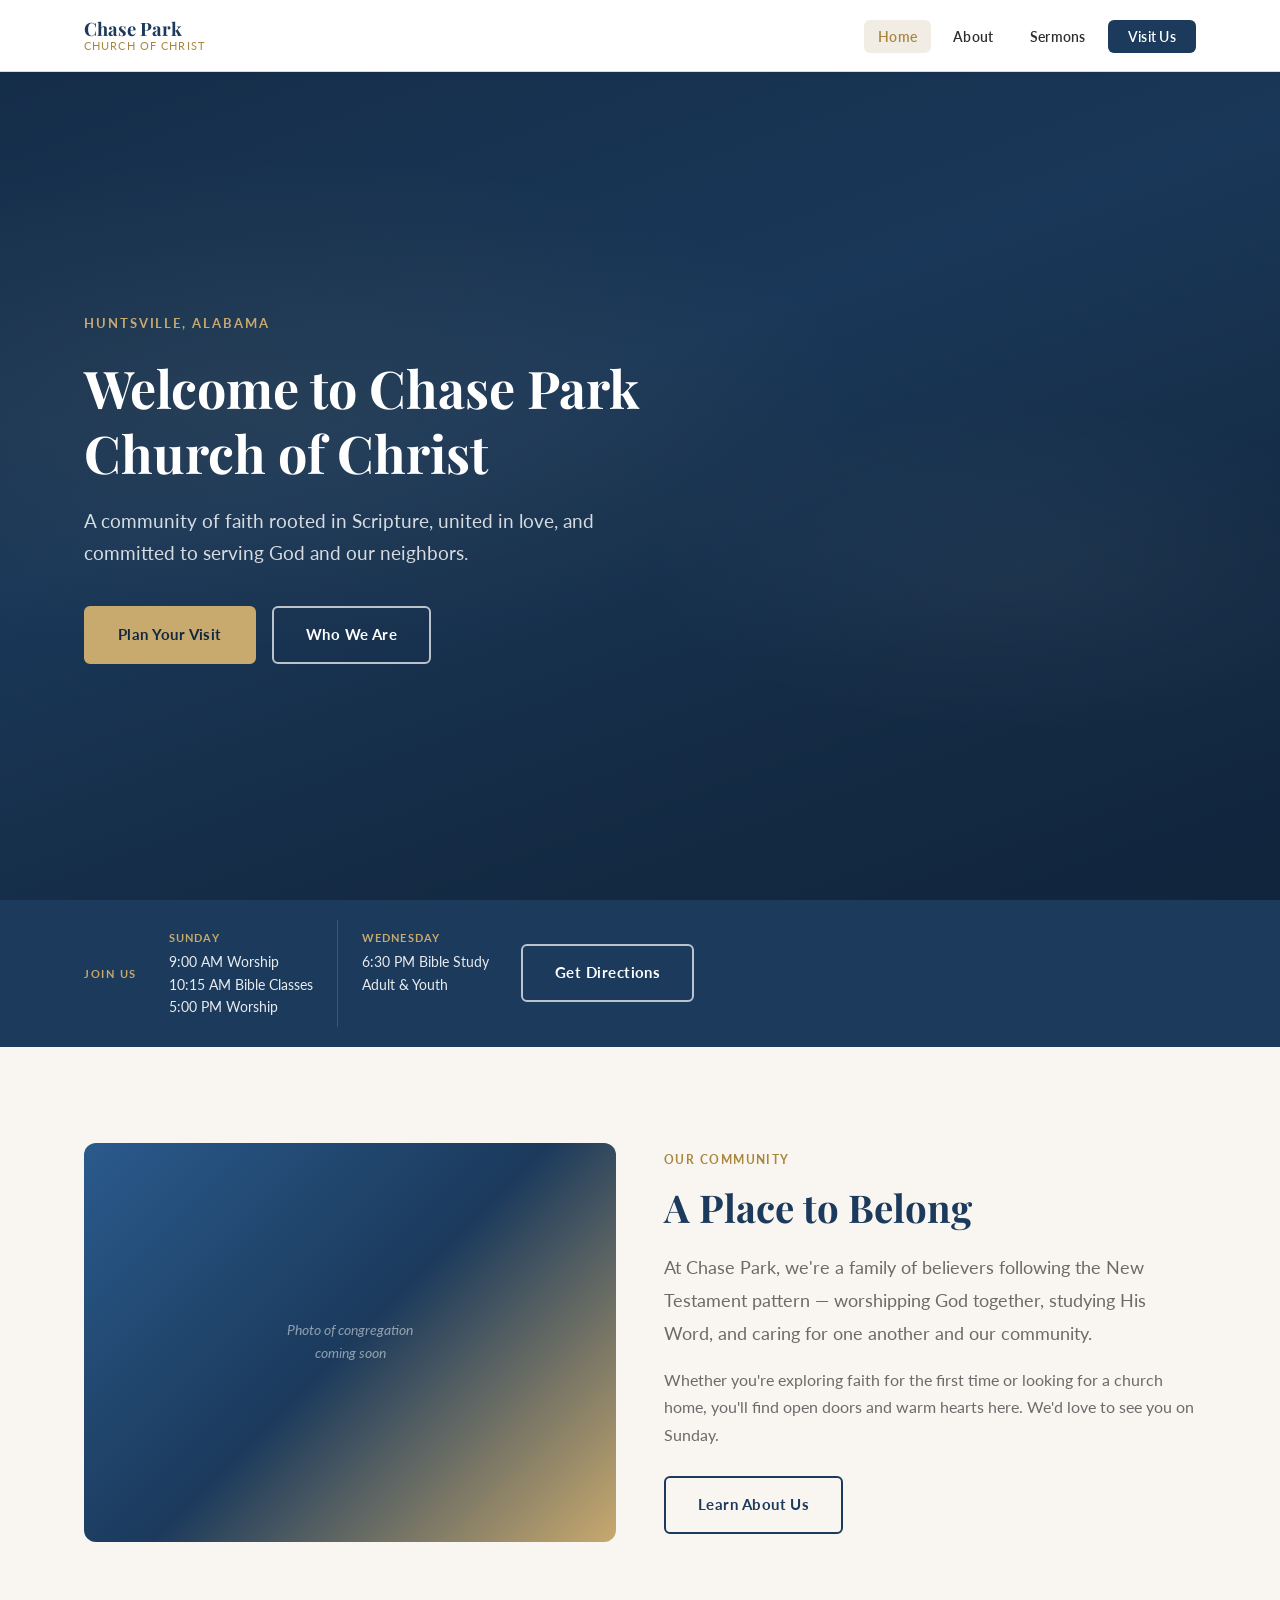
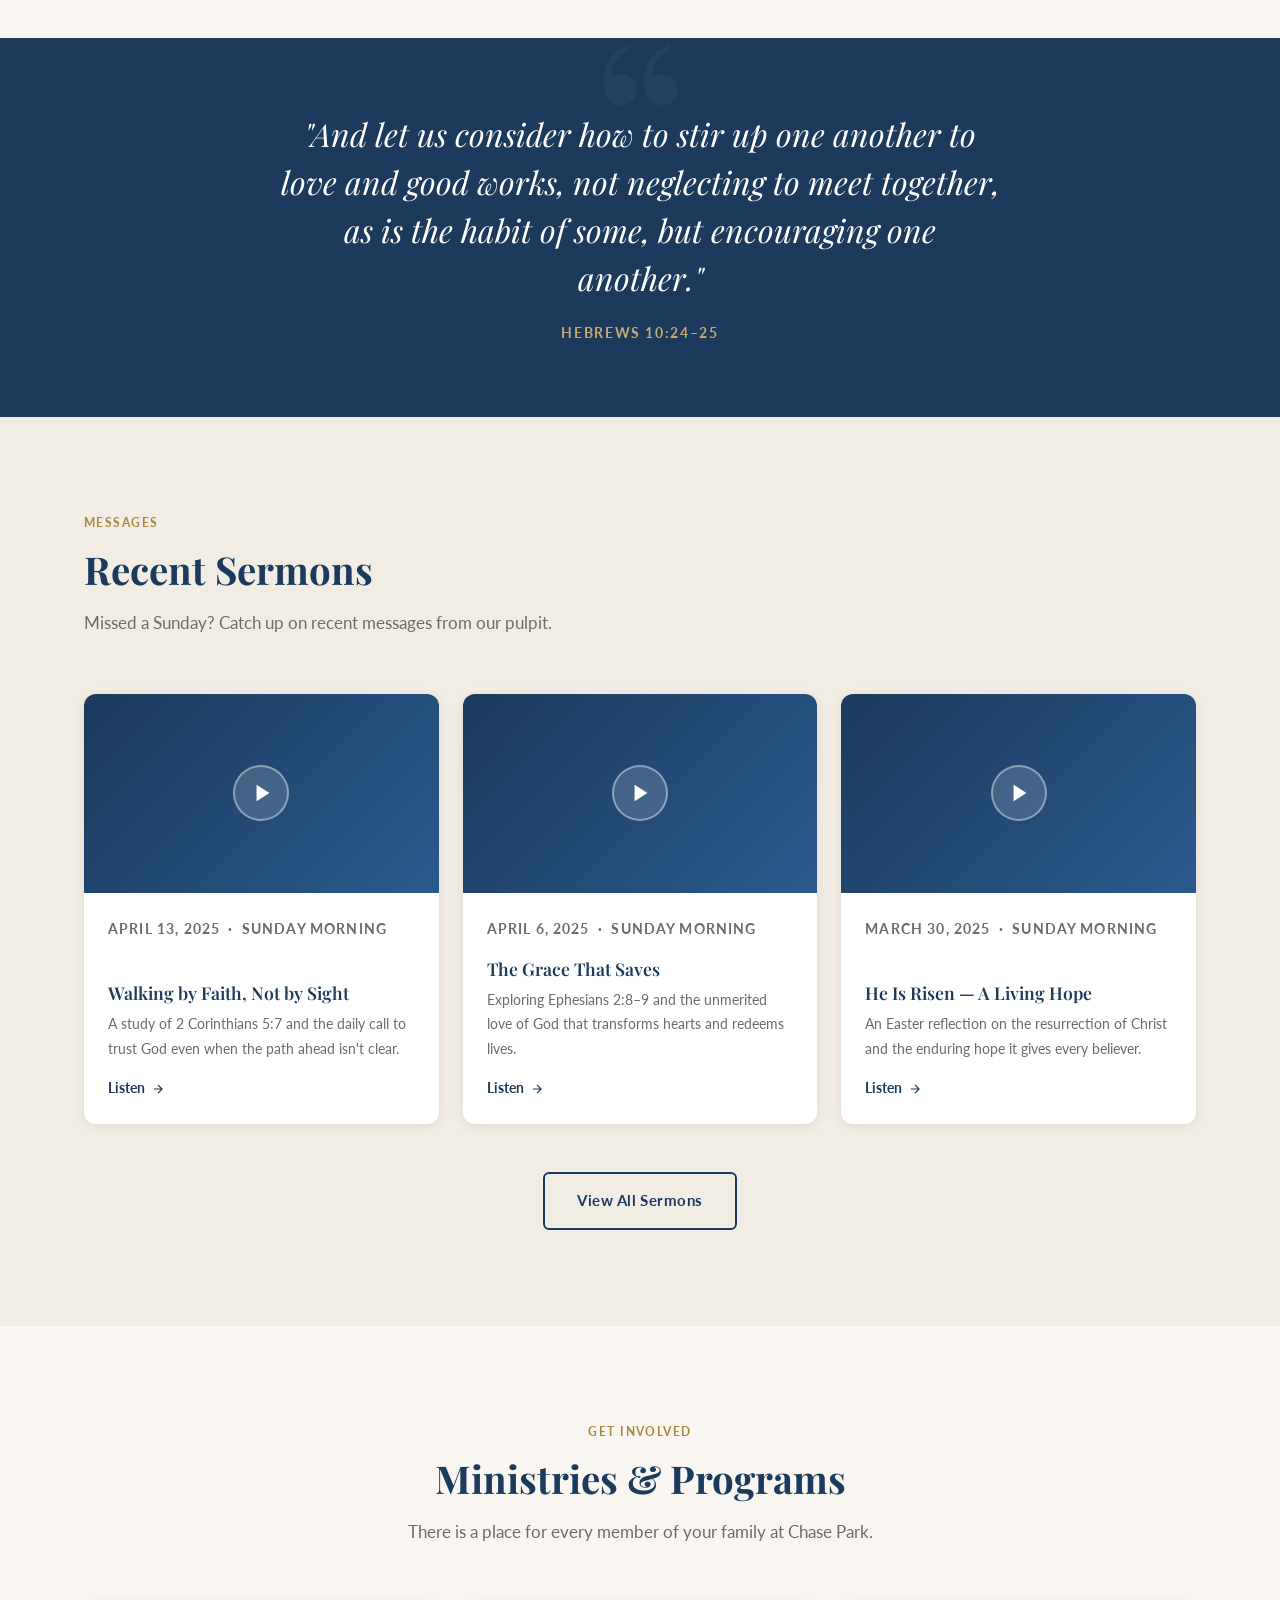
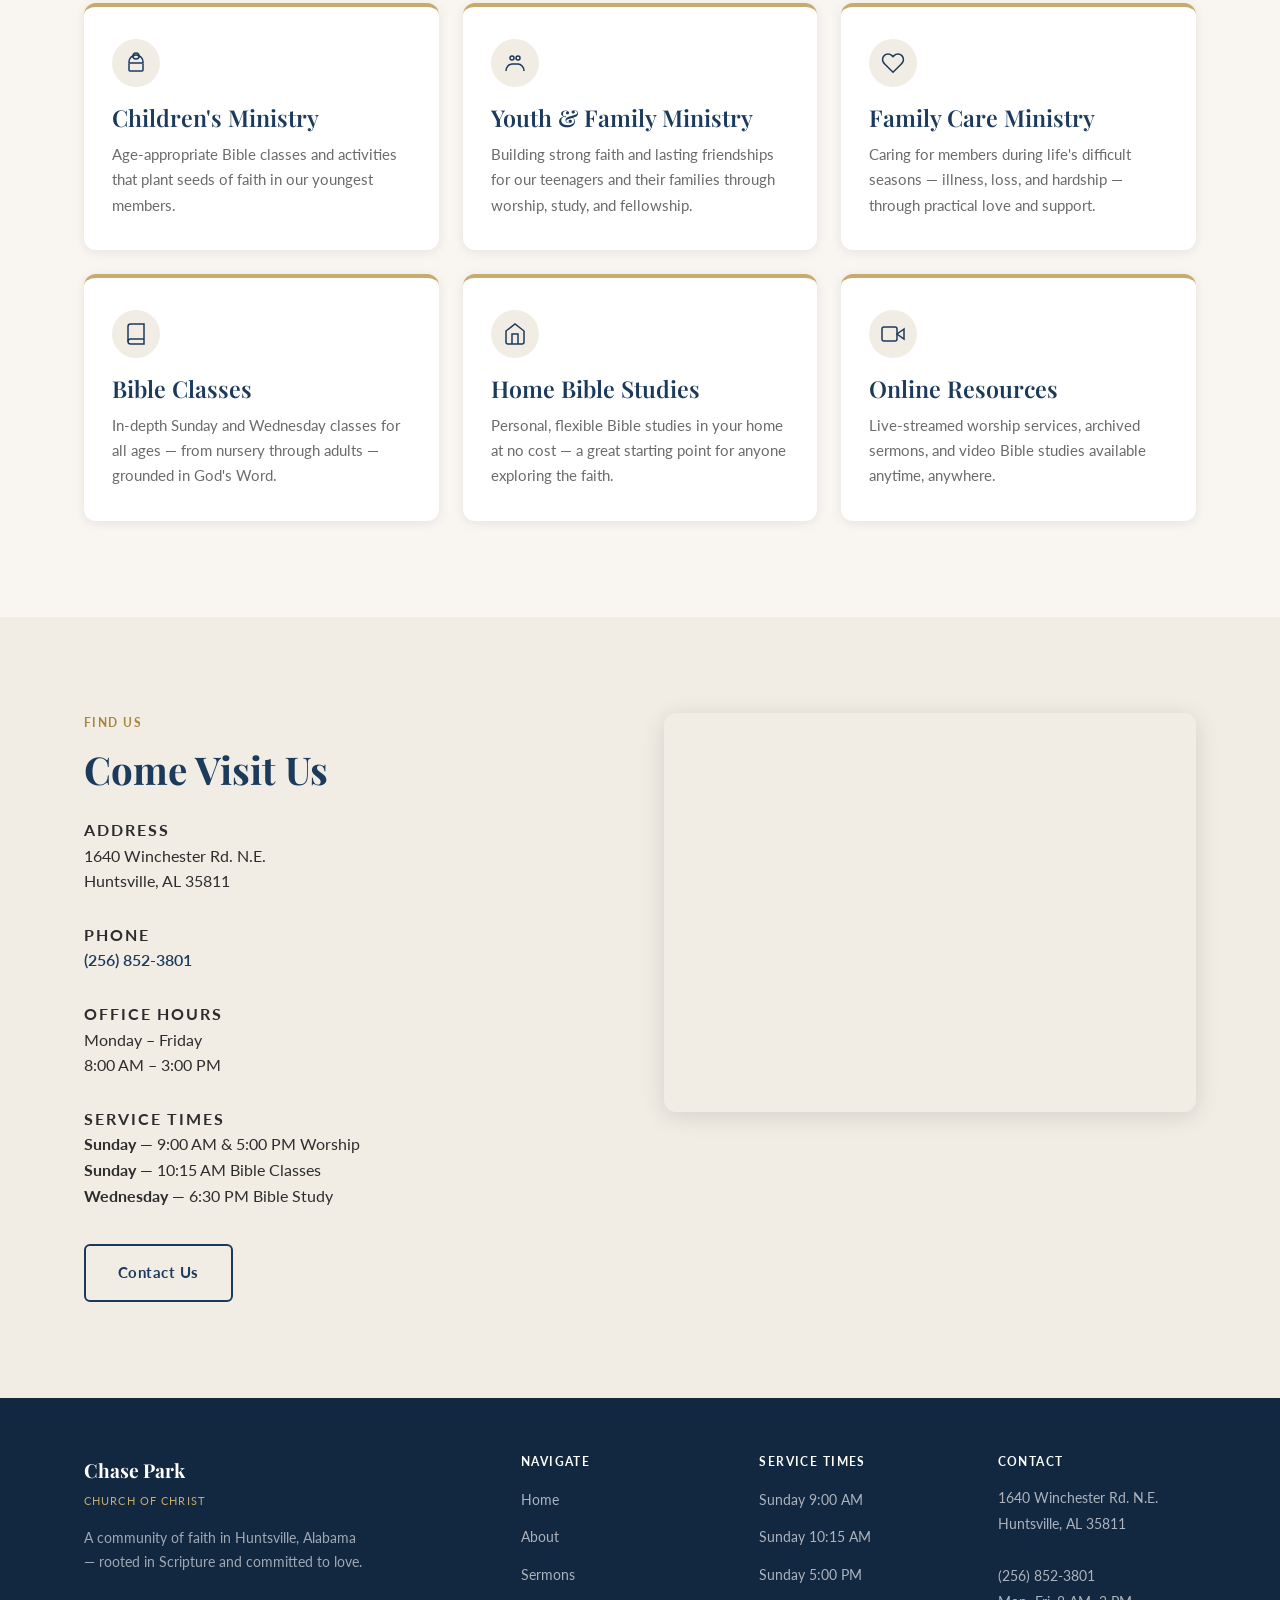
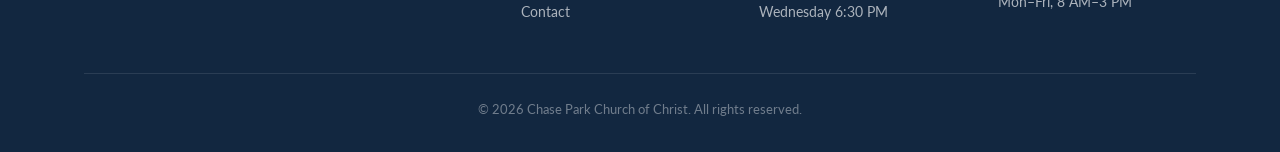
==== index.html @ 342179fb "Initial site build — Chase Park Church of Christ Clean, minimal static HTML/CSS/JS site with 4 pages" ====
<!DOCTYPE html>
<html lang="en">
<head>
  <meta charset="UTF-8" />
  <meta name="viewport" content="width=device-width, initial-scale=1.0" />
  <title>Chase Park Church of Christ — Huntsville, Alabama</title>
  <meta name="description" content="Chase Park Church of Christ in Huntsville, Alabama. Sunday worship at 9 AM and 5 PM, Bible classes at 10:15 AM, Wednesday Bible study at 6:30 PM." />
  <link rel="preconnect" href="https://fonts.googleapis.com" />
  <link rel="preconnect" href="https://fonts.gstatic.com" crossorigin />
  <link href="https://fonts.googleapis.com/css2?family=Playfair+Display:wght@400;700&family=Lato:wght@300;400;700&display=swap" rel="stylesheet" />
  <link rel="stylesheet" href="css/style.css" />
</head>
<body>

  <!-- ── Header ─────────────────────────────────────────── -->
  <header class="site-header">
    <nav class="nav-inner" aria-label="Main navigation">
      <a href="index.html" class="nav-logo" aria-label="Chase Park Church of Christ — Home">
        <span class="name">Chase Park</span>
        <span class="sub">Church of Christ</span>
      </a>

      <ul class="nav-links" role="list">
        <li><a href="index.html">Home</a></li>
        <li><a href="about.html">About</a></li>
        <li><a href="sermons.html">Sermons</a></li>
        <li><a href="contact.html" class="nav-cta">Visit Us</a></li>
      </ul>

      <button class="nav-toggle" id="nav-toggle" aria-label="Open menu" aria-expanded="false" aria-controls="nav-mobile">
        <span></span><span></span><span></span>
      </button>
    </nav>
  </header>

  <!-- Mobile nav drawer -->
  <nav class="nav-mobile" id="nav-mobile" aria-label="Mobile navigation">
    <a href="index.html">Home</a>
    <a href="about.html">About</a>
    <a href="sermons.html">Sermons</a>
    <a href="contact.html">Visit Us</a>
  </nav>

  <main>

    <!-- ── Hero ───────────────────────────────────────────── -->
    <section class="hero" aria-labelledby="hero-heading">
      <div class="container">
        <div class="hero-content">
          <span class="hero-eyebrow">Huntsville, Alabama</span>
          <h1 id="hero-heading">Welcome to Chase Park<br>Church of Christ</h1>
          <p>A community of faith rooted in Scripture, united in love, and committed to serving God and our neighbors.</p>
          <div class="hero-actions">
            <a href="contact.html" class="btn btn-primary">Plan Your Visit</a>
            <a href="about.html" class="btn btn-outline">Who We Are</a>
          </div>
        </div>
      </div>
    </section>

    <!-- ── Service Times Bar ──────────────────────────────── -->
    <div class="service-bar" aria-label="Service times">
      <div class="container">
        <div class="service-bar-inner">
          <span class="service-bar-label">Join Us</span>
          <div class="service-times">
            <div class="service-time-item">
              <span class="st-day">Sunday</span>
              <span class="st-times">
                9:00 AM Worship<br>
                10:15 AM Bible Classes<br>
                5:00 PM Worship
              </span>
            </div>
            <div class="service-time-item">
              <span class="st-day">Wednesday</span>
              <span class="st-times">
                6:30 PM Bible Study<br>
                Adult &amp; Youth
              </span>
            </div>
          </div>
          <a href="contact.html" class="btn btn-outline" style="flex-shrink:0;">Get Directions</a>
        </div>
      </div>
    </div>

    <!-- ── Welcome / About Snippet ────────────────────────── -->
    <section class="section" aria-labelledby="welcome-heading">
      <div class="container">
        <div class="welcome-grid">
          <div class="welcome-image reveal" aria-hidden="true">
            <span class="placeholder-label">Photo of congregation<br>coming soon</span>
          </div>
          <div class="welcome-text reveal">
            <span class="section-label">Our Community</span>
            <h2 id="welcome-heading">A Place to Belong</h2>
            <p class="lead">At Chase Park, we're a family of believers following the New Testament pattern — worshipping God together, studying His Word, and caring for one another and our community.</p>
            <p>Whether you're exploring faith for the first time or looking for a church home, you'll find open doors and warm hearts here. We'd love to see you on Sunday.</p>
            <a href="about.html" class="btn btn-outline-dark mt-16">Learn About Us</a>
          </div>
        </div>
      </div>
    </section>

    <!-- ── Scripture Quote ────────────────────────────────── -->
    <section class="scripture-section" aria-label="Scripture">
      <div class="container">
        <blockquote>
          <p class="scripture-text">"And let us consider how to stir up one another to love and good works, not neglecting to meet together, as is the habit of some, but encouraging one another."</p>
          <footer class="scripture-ref">Hebrews 10:24–25</footer>
        </blockquote>
      </div>
    </section>

    <!-- ── Recent Sermons ─────────────────────────────────── -->
    <section class="section section--alt" aria-labelledby="sermons-heading">
      <div class="container">
        <div class="section-header reveal">
          <span class="section-label">Messages</span>
          <h2 id="sermons-heading">Recent Sermons</h2>
          <p>Missed a Sunday? Catch up on recent messages from our pulpit.</p>
        </div>

        <div class="sermons-grid">

          <article class="sermon-card reveal">
            <div class="sermon-card-thumb" aria-hidden="true">
              <div class="play-icon">
                <svg viewBox="0 0 24 24" aria-hidden="true"><polygon points="5,3 19,12 5,21"/></svg>
              </div>
            </div>
            <div class="sermon-card-body">
              <p class="sermon-meta">April 13, 2025 &nbsp;·&nbsp; Sunday Morning</p>
              <h3>Walking by Faith, Not by Sight</h3>
              <p>A study of 2 Corinthians 5:7 and the daily call to trust God even when the path ahead isn't clear.</p>
              <a href="sermons.html" class="sermon-link">
                Listen
                <svg viewBox="0 0 24 24" stroke-width="2"><path d="M5 12h14M12 5l7 7-7 7"/></svg>
              </a>
            </div>
          </article>

          <article class="sermon-card reveal">
            <div class="sermon-card-thumb" aria-hidden="true">
              <div class="play-icon">
                <svg viewBox="0 0 24 24" aria-hidden="true"><polygon points="5,3 19,12 5,21"/></svg>
              </div>
            </div>
            <div class="sermon-card-body">
              <p class="sermon-meta">April 6, 2025 &nbsp;·&nbsp; Sunday Morning</p>
              <h3>The Grace That Saves</h3>
              <p>Exploring Ephesians 2:8–9 and the unmerited love of God that transforms hearts and redeems lives.</p>
              <a href="sermons.html" class="sermon-link">
                Listen
                <svg viewBox="0 0 24 24" stroke-width="2"><path d="M5 12h14M12 5l7 7-7 7"/></svg>
              </a>
            </div>
          </article>

          <article class="sermon-card reveal">
            <div class="sermon-card-thumb" aria-hidden="true">
              <div class="play-icon">
                <svg viewBox="0 0 24 24" aria-hidden="true"><polygon points="5,3 19,12 5,21"/></svg>
              </div>
            </div>
            <div class="sermon-card-body">
              <p class="sermon-meta">March 30, 2025 &nbsp;·&nbsp; Sunday Morning</p>
              <h3>He Is Risen — A Living Hope</h3>
              <p>An Easter reflection on the resurrection of Christ and the enduring hope it gives every believer.</p>
              <a href="sermons.html" class="sermon-link">
                Listen
                <svg viewBox="0 0 24 24" stroke-width="2"><path d="M5 12h14M12 5l7 7-7 7"/></svg>
              </a>
            </div>
          </article>

        </div>

        <div class="sermons-cta reveal">
          <a href="sermons.html" class="btn btn-outline-dark">View All Sermons</a>
        </div>
      </div>
    </section>

    <!-- ── Ministries ─────────────────────────────────────── -->
    <section class="section" aria-labelledby="ministries-heading">
      <div class="container">
        <div class="section-header section-header--center reveal">
          <span class="section-label">Get Involved</span>
          <h2 id="ministries-heading">Ministries &amp; Programs</h2>
          <p>There is a place for every member of your family at Chase Park.</p>
        </div>

        <div class="ministry-grid">

          <div class="ministry-card reveal">
            <div class="ministry-icon" aria-hidden="true">
              <!-- Children icon -->
              <svg viewBox="0 0 24 24"><path d="M12 2a3 3 0 1 0 0 6 3 3 0 0 0 0-6zm-7 9a7 7 0 0 1 14 0v1H5v-1z"/><path d="M5 13v6a1 1 0 0 0 1 1h12a1 1 0 0 0 1-1v-6"/></svg>
            </div>
            <h3>Children's Ministry</h3>
            <p>Age-appropriate Bible classes and activities that plant seeds of faith in our youngest members.</p>
          </div>

          <div class="ministry-card reveal">
            <div class="ministry-icon" aria-hidden="true">
              <!-- Youth icon -->
              <svg viewBox="0 0 24 24"><circle cx="9" cy="7" r="2"/><circle cx="15" cy="7" r="2"/><path d="M3 20c0-4 3-7 6-7h6c3 0 6 3 6 7"/></svg>
            </div>
            <h3>Youth &amp; Family Ministry</h3>
            <p>Building strong faith and lasting friendships for our teenagers and their families through worship, study, and fellowship.</p>
          </div>

          <div class="ministry-card reveal">
            <div class="ministry-icon" aria-hidden="true">
              <!-- Heart icon -->
              <svg viewBox="0 0 24 24"><path d="M20.84 4.61a5.5 5.5 0 0 0-7.78 0L12 5.67l-1.06-1.06a5.5 5.5 0 0 0-7.78 7.78l1.06 1.06L12 21.23l7.78-7.78 1.06-1.06a5.5 5.5 0 0 0 0-7.78z"/></svg>
            </div>
            <h3>Family Care Ministry</h3>
            <p>Caring for members during life's difficult seasons — illness, loss, and hardship — through practical love and support.</p>
          </div>

          <div class="ministry-card reveal">
            <div class="ministry-icon" aria-hidden="true">
              <!-- Book icon -->
              <svg viewBox="0 0 24 24"><path d="M4 19.5A2.5 2.5 0 0 1 6.5 17H20"/><path d="M6.5 2H20v20H6.5A2.5 2.5 0 0 1 4 19.5v-15A2.5 2.5 0 0 1 6.5 2z"/></svg>
            </div>
            <h3>Bible Classes</h3>
            <p>In-depth Sunday and Wednesday classes for all ages — from nursery through adults — grounded in God's Word.</p>
          </div>

          <div class="ministry-card reveal">
            <div class="ministry-icon" aria-hidden="true">
              <!-- Home icon -->
              <svg viewBox="0 0 24 24"><path d="M3 9l9-7 9 7v11a2 2 0 0 1-2 2H5a2 2 0 0 1-2-2z"/><polyline points="9 22 9 12 15 12 15 22"/></svg>
            </div>
            <h3>Home Bible Studies</h3>
            <p>Personal, flexible Bible studies in your home at no cost — a great starting point for anyone exploring the faith.</p>
          </div>

          <div class="ministry-card reveal">
            <div class="ministry-icon" aria-hidden="true">
              <!-- Video icon -->
              <svg viewBox="0 0 24 24"><polygon points="23 7 16 12 23 17 23 7"/><rect x="1" y="5" width="15" height="14" rx="2" ry="2"/></svg>
            </div>
            <h3>Online Resources</h3>
            <p>Live-streamed worship services, archived sermons, and video Bible studies available anytime, anywhere.</p>
          </div>

        </div>
      </div>
    </section>

    <!-- ── Visit / Map ─────────────────────────────────────── -->
    <section class="section section--alt" aria-labelledby="visit-heading">
      <div class="container">
        <div class="visit-grid">
          <div class="visit-info reveal">
            <span class="section-label">Find Us</span>
            <h2 id="visit-heading">Come Visit Us</h2>

            <div class="info-block">
              <p class="info-block-label">Address</p>
              <p>1640 Winchester Rd. N.E.<br>Huntsville, AL 35811</p>
            </div>

            <div class="info-block">
              <p class="info-block-label">Phone</p>
              <p><a href="tel:+12568523801">(256) 852-3801</a></p>
            </div>

            <div class="info-block">
              <p class="info-block-label">Office Hours</p>
              <p>Monday – Friday<br>8:00 AM – 3:00 PM</p>
            </div>

            <div class="info-block">
              <p class="info-block-label">Service Times</p>
              <p>
                <strong>Sunday</strong> — 9:00 AM &amp; 5:00 PM Worship<br>
                <strong>Sunday</strong> — 10:15 AM Bible Classes<br>
                <strong>Wednesday</strong> — 6:30 PM Bible Study
              </p>
            </div>

            <a href="contact.html" class="btn btn-outline-dark mt-8">Contact Us</a>
          </div>

          <div class="map-container reveal" aria-label="Map to Chase Park Church of Christ">
            <iframe
              src="https://www.google.com/maps/embed?pb=!1m18!1m12!1m3!1d3268.3!2d-86.5232!3d34.7704!2m3!1f0!2f0!3f0!3m2!1i1024!2i768!4f13.1!3m3!1m2!1s0x88626e5b10b7e1ab%3A0x8c6e0f3d19a2b4c0!2s1640+Winchester+Rd+NE%2C+Huntsville%2C+AL+35811!5e0!3m2!1sen!2sus!4v1680000000000"
              allowfullscreen=""
              loading="lazy"
              referrerpolicy="no-referrer-when-downgrade"
              title="Map to Chase Park Church of Christ">
            </iframe>
          </div>
        </div>
      </div>
    </section>

  </main>

  <!-- ── Footer ─────────────────────────────────────────────── -->
  <footer class="site-footer">
    <div class="container">
      <div class="footer-grid">
        <div class="footer-brand">
          <p class="name">Chase Park</p>
          <p class="sub">Church of Christ</p>
          <p>A community of faith in Huntsville, Alabama — rooted in Scripture and committed to love.</p>
        </div>

        <div class="footer-col">
          <h4>Navigate</h4>
          <ul>
            <li><a href="index.html">Home</a></li>
            <li><a href="about.html">About</a></li>
            <li><a href="sermons.html">Sermons</a></li>
            <li><a href="contact.html">Contact</a></li>
          </ul>
        </div>

        <div class="footer-col">
          <h4>Service Times</h4>
          <ul>
            <li><a href="#">Sunday 9:00 AM</a></li>
            <li><a href="#">Sunday 10:15 AM</a></li>
            <li><a href="#">Sunday 5:00 PM</a></li>
            <li><a href="#">Wednesday 6:30 PM</a></li>
          </ul>
        </div>

        <div class="footer-col">
          <h4>Contact</h4>
          <address>
            1640 Winchester Rd. N.E.<br>
            Huntsville, AL 35811<br><br>
            <a href="tel:+12568523801">(256) 852-3801</a><br>
            Mon–Fri, 8 AM–3 PM
          </address>
        </div>
      </div>

      <p class="footer-bottom">
        &copy; <span id="year"></span> Chase Park Church of Christ. All rights reserved.
      </p>
    </div>
  </footer>

  <script>document.getElementById('year').textContent = new Date().getFullYear();</script>
  <script src="js/main.js"></script>
</body>
</html>
---- css/style.css ----
/* ============================================================
   Chase Park Church of Christ — Stylesheet
   Design system: warm/earthy, clean, mobile-first
   ============================================================ */

/* ── Custom Properties ────────────────────────────────────── */
:root {
  --bg:          #F9F6F1;
  --bg-alt:      #F1EDE5;
  --primary:     #1B3A5C;
  --primary-dark:#122740;
  --accent:      #C8A96E;
  --accent-dark: #A8863E;
  --text:        #2D2D2D;
  --muted:       #6B6B6B;
  --white:       #FFFFFF;
  --border:      #E0D9CE;
  --hero-overlay: rgba(18, 39, 64, 0.68);

  --font-head:   'Playfair Display', Georgia, serif;
  --font-body:   'Lato', system-ui, sans-serif;

  --radius:      6px;
  --radius-lg:   12px;
  --shadow:      0 2px 12px rgba(0,0,0,0.08);
  --shadow-md:   0 4px 24px rgba(0,0,0,0.12);

  --nav-h:       72px;
  --section-pad: 96px;
  --content-w:   1160px;
}

/* ── Reset ────────────────────────────────────────────────── */
*, *::before, *::after { box-sizing: border-box; margin: 0; padding: 0; }

html {
  scroll-behavior: smooth;
  font-size: 16px;
}

body {
  font-family: var(--font-body);
  background: var(--bg);
  color: var(--text);
  line-height: 1.7;
  -webkit-font-smoothing: antialiased;
}

img { max-width: 100%; display: block; }
a  { color: inherit; text-decoration: none; }
ul { list-style: none; }
button { cursor: pointer; font-family: inherit; }

/* ── Typography ───────────────────────────────────────────── */
h1, h2, h3, h4 {
  font-family: var(--font-head);
  line-height: 1.25;
  color: var(--primary);
}
h1 { font-size: clamp(2rem, 5vw, 3.25rem); font-weight: 700; }
h2 { font-size: clamp(1.6rem, 3.5vw, 2.4rem); font-weight: 700; }
h3 { font-size: clamp(1.15rem, 2.5vw, 1.45rem); font-weight: 600; }
h4 { font-size: 1.05rem; font-weight: 600; }

p { margin-bottom: 1rem; }
p:last-child { margin-bottom: 0; }

.lead {
  font-size: 1.15rem;
  color: var(--muted);
  line-height: 1.8;
}

/* ── Layout Utilities ─────────────────────────────────────── */
.container {
  width: 100%;
  max-width: var(--content-w);
  margin-inline: auto;
  padding-inline: 24px;
}

.section {
  padding-block: var(--section-pad);
}

.section--alt {
  background: var(--bg-alt);
}

.section-label {
  display: block;
  font-family: var(--font-body);
  font-size: 0.75rem;
  font-weight: 700;
  letter-spacing: 0.12em;
  text-transform: uppercase;
  color: var(--accent-dark);
  margin-bottom: 12px;
}

.section-header {
  margin-bottom: 56px;
}

.section-header h2 {
  margin-bottom: 16px;
}

.section-header p {
  max-width: 560px;
  color: var(--muted);
  font-size: 1.05rem;
}

.section-header--center {
  text-align: center;
}

.section-header--center p {
  margin-inline: auto;
}

/* ── Buttons ──────────────────────────────────────────────── */
.btn {
  display: inline-flex;
  align-items: center;
  gap: 8px;
  padding: 14px 32px;
  border-radius: var(--radius);
  font-weight: 700;
  font-size: 0.95rem;
  letter-spacing: 0.03em;
  transition: background 0.2s, color 0.2s, transform 0.15s;
  border: 2px solid transparent;
}

.btn:hover { transform: translateY(-1px); }
.btn:active { transform: translateY(0); }

.btn-primary {
  background: var(--accent);
  color: var(--primary-dark);
  border-color: var(--accent);
}
.btn-primary:hover {
  background: var(--accent-dark);
  border-color: var(--accent-dark);
}

.btn-outline {
  background: transparent;
  color: var(--white);
  border-color: rgba(255,255,255,0.7);
}
.btn-outline:hover {
  background: rgba(255,255,255,0.12);
  border-color: var(--white);
}

.btn-outline-dark {
  background: transparent;
  color: var(--primary);
  border-color: var(--primary);
}
.btn-outline-dark:hover {
  background: var(--primary);
  color: var(--white);
}

/* ── Header / Navigation ──────────────────────────────────── */
.site-header {
  position: sticky;
  top: 0;
  z-index: 100;
  height: var(--nav-h);
  background: var(--white);
  border-bottom: 1px solid var(--border);
  box-shadow: 0 1px 8px rgba(0,0,0,0.06);
  display: flex;
  align-items: center;
}

.nav-inner {
  display: flex;
  align-items: center;
  justify-content: space-between;
  width: 100%;
  max-width: var(--content-w);
  margin-inline: auto;
  padding-inline: 24px;
}

.nav-logo {
  display: flex;
  flex-direction: column;
  line-height: 1.15;
}

.nav-logo .name {
  font-family: var(--font-head);
  font-size: 1.15rem;
  font-weight: 700;
  color: var(--primary);
}

.nav-logo .sub {
  font-size: 0.7rem;
  font-weight: 400;
  letter-spacing: 0.1em;
  text-transform: uppercase;
  color: var(--accent-dark);
}

.nav-links {
  display: none;
  gap: 8px;
  align-items: center;
}

.nav-links a {
  padding: 8px 14px;
  font-size: 0.9rem;
  font-weight: 600;
  color: var(--text);
  border-radius: var(--radius);
  transition: color 0.2s, background 0.2s;
  letter-spacing: 0.02em;
}

.nav-links a:hover,
.nav-links a.active {
  color: var(--primary);
  background: var(--bg-alt);
}

.nav-links a.active {
  color: var(--accent-dark);
}

.nav-cta {
  background: var(--primary) !important;
  color: var(--white) !important;
  padding: 8px 20px !important;
}

.nav-cta:hover {
  background: var(--primary-dark) !important;
  color: var(--white) !important;
}

/* Hamburger */
.nav-toggle {
  display: flex;
  flex-direction: column;
  justify-content: center;
  gap: 5px;
  width: 40px;
  height: 40px;
  background: none;
  border: none;
  padding: 6px;
  border-radius: var(--radius);
  transition: background 0.2s;
}

.nav-toggle:hover { background: var(--bg-alt); }

.nav-toggle span {
  display: block;
  width: 100%;
  height: 2px;
  background: var(--primary);
  border-radius: 2px;
  transition: transform 0.25s, opacity 0.25s;
  transform-origin: center;
}

.nav-toggle.open span:nth-child(1) { transform: translateY(7px) rotate(45deg); }
.nav-toggle.open span:nth-child(2) { opacity: 0; transform: scaleX(0); }
.nav-toggle.open span:nth-child(3) { transform: translateY(-7px) rotate(-45deg); }

/* Mobile drawer */
.nav-mobile {
  display: none;
  flex-direction: column;
  position: fixed;
  top: var(--nav-h);
  left: 0;
  right: 0;
  background: var(--white);
  border-bottom: 1px solid var(--border);
  padding: 16px 24px 24px;
  z-index: 99;
  box-shadow: var(--shadow-md);
}

.nav-mobile.open { display: flex; }

.nav-mobile a {
  padding: 12px 8px;
  font-size: 1rem;
  font-weight: 600;
  color: var(--text);
  border-bottom: 1px solid var(--border);
  transition: color 0.2s;
}

.nav-mobile a:hover,
.nav-mobile a.active { color: var(--primary); }

.nav-mobile a:last-child { border-bottom: none; }

@media (min-width: 768px) {
  .nav-links { display: flex; }
  .nav-toggle { display: none; }
}

/* ── Hero ─────────────────────────────────────────────────── */
.hero {
  position: relative;
  min-height: calc(100vh - var(--nav-h));
  display: flex;
  align-items: center;
  background:
    linear-gradient(var(--hero-overlay), var(--hero-overlay)),
    linear-gradient(160deg, #1B3A5C 0%, #2A5A8C 40%, #1a3550 70%, #0e2035 100%);
  background-size: cover;
  background-position: center;
  overflow: hidden;
}

/* Subtle texture overlay */
.hero::before {
  content: '';
  position: absolute;
  inset: 0;
  background-image:
    radial-gradient(ellipse 80% 50% at 20% 40%, rgba(200,169,110,0.08) 0%, transparent 60%),
    radial-gradient(ellipse 60% 40% at 80% 60%, rgba(255,255,255,0.04) 0%, transparent 50%);
  pointer-events: none;
}

.hero-content {
  position: relative;
  z-index: 2;
  max-width: 740px;
  padding-block: 80px;
}

.hero-eyebrow {
  display: inline-block;
  font-size: 0.8rem;
  font-weight: 700;
  letter-spacing: 0.15em;
  text-transform: uppercase;
  color: var(--accent);
  margin-bottom: 20px;
}

.hero h1 {
  color: var(--white);
  margin-bottom: 20px;
}

.hero p {
  font-size: 1.2rem;
  color: rgba(255,255,255,0.82);
  max-width: 520px;
  margin-bottom: 36px;
}

.hero-actions {
  display: flex;
  flex-wrap: wrap;
  gap: 16px;
}

/* ── Service Times Bar ────────────────────────────────────── */
.service-bar {
  background: var(--primary);
  color: var(--white);
  padding-block: 20px;
}

.service-bar-inner {
  display: flex;
  flex-direction: column;
  gap: 16px;
  align-items: flex-start;
}

.service-bar-label {
  font-size: 0.7rem;
  font-weight: 700;
  letter-spacing: 0.14em;
  text-transform: uppercase;
  color: var(--accent);
  white-space: nowrap;
  flex-shrink: 0;
}

.service-times {
  display: flex;
  flex-wrap: wrap;
  gap: 0;
}

.service-time-item {
  display: flex;
  flex-direction: column;
  padding: 8px 24px 8px 0;
  margin-right: 24px;
  border-right: 1px solid rgba(255,255,255,0.15);
}

.service-time-item:last-child {
  border-right: none;
  margin-right: 0;
  padding-right: 0;
}

.st-day {
  font-size: 0.7rem;
  font-weight: 700;
  letter-spacing: 0.1em;
  text-transform: uppercase;
  color: var(--accent);
  margin-bottom: 4px;
}

.st-times {
  font-size: 0.88rem;
  font-weight: 400;
  color: rgba(255,255,255,0.9);
  line-height: 1.6;
}

@media (min-width: 768px) {
  .service-bar-inner {
    flex-direction: row;
    align-items: center;
    gap: 32px;
  }
}

/* ── Welcome Section ──────────────────────────────────────── */
.welcome-grid {
  display: grid;
  grid-template-columns: 1fr;
  gap: 48px;
  align-items: center;
}

.welcome-image {
  border-radius: var(--radius-lg);
  overflow: hidden;
  aspect-ratio: 4 / 3;
  background: linear-gradient(135deg, #2A5A8C 0%, #1B3A5C 50%, #C8A96E 100%);
  display: flex;
  align-items: center;
  justify-content: center;
  order: -1;
}

.welcome-image .placeholder-label {
  color: rgba(255,255,255,0.5);
  font-size: 0.85rem;
  font-style: italic;
  text-align: center;
  padding: 16px;
}

.welcome-text h2 { margin-bottom: 20px; }

.welcome-text p {
  color: var(--muted);
  margin-bottom: 16px;
}

.welcome-text .btn { margin-top: 12px; }

@media (min-width: 900px) {
  .welcome-grid {
    grid-template-columns: 1fr 1fr;
  }
  .welcome-image { order: 0; }
}

/* ── Sermon Cards ─────────────────────────────────────────── */
.sermons-grid {
  display: grid;
  grid-template-columns: 1fr;
  gap: 24px;
}

.sermon-card {
  background: var(--white);
  border-radius: var(--radius-lg);
  overflow: hidden;
  box-shadow: var(--shadow);
  transition: box-shadow 0.2s, transform 0.2s;
  display: flex;
  flex-direction: column;
}

.sermon-card:hover {
  box-shadow: var(--shadow-md);
  transform: translateY(-2px);
}

.sermon-card-thumb {
  aspect-ratio: 16 / 9;
  background: linear-gradient(135deg, var(--primary) 0%, #2A5A8C 100%);
  display: flex;
  align-items: center;
  justify-content: center;
  flex-shrink: 0;
}

.play-icon {
  width: 56px;
  height: 56px;
  background: rgba(255,255,255,0.15);
  border: 2px solid rgba(255,255,255,0.4);
  border-radius: 50%;
  display: flex;
  align-items: center;
  justify-content: center;
  transition: background 0.2s;
}

.sermon-card:hover .play-icon {
  background: rgba(200,169,110,0.3);
  border-color: var(--accent);
}

.play-icon svg {
  width: 22px;
  height: 22px;
  fill: var(--white);
  margin-left: 3px;
}

.sermon-card-body {
  padding: 24px;
  flex: 1;
  display: flex;
  flex-direction: column;
}

.sermon-meta {
  font-size: 0.75rem;
  font-weight: 700;
  letter-spacing: 0.08em;
  text-transform: uppercase;
  color: var(--accent-dark);
  margin-bottom: 8px;
}

.sermon-card-body h3 {
  margin-bottom: 8px;
  font-size: 1.1rem;
}

.sermon-card-body p {
  font-size: 0.9rem;
  color: var(--muted);
  flex: 1;
  margin-bottom: 16px;
}

.sermon-link {
  font-size: 0.85rem;
  font-weight: 700;
  color: var(--primary);
  display: inline-flex;
  align-items: center;
  gap: 6px;
  transition: color 0.2s;
  margin-top: auto;
}

.sermon-link:hover { color: var(--accent-dark); }

.sermon-link svg {
  width: 14px;
  height: 14px;
  stroke: currentColor;
  fill: none;
}

@media (min-width: 600px) {
  .sermons-grid { grid-template-columns: 1fr 1fr; }
}

@media (min-width: 900px) {
  .sermons-grid { grid-template-columns: repeat(3, 1fr); }
}

.sermons-cta {
  text-align: center;
  margin-top: 48px;
}

/* ── Ministries ───────────────────────────────────────────── */
.ministry-grid {
  display: grid;
  grid-template-columns: 1fr;
  gap: 24px;
}

.ministry-card {
  background: var(--white);
  border-radius: var(--radius-lg);
  padding: 32px 28px;
  box-shadow: var(--shadow);
  border-top: 4px solid var(--accent);
  transition: box-shadow 0.2s;
}

.ministry-card:hover { box-shadow: var(--shadow-md); }

.ministry-icon {
  width: 48px;
  height: 48px;
  background: var(--bg-alt);
  border-radius: 50%;
  display: flex;
  align-items: center;
  justify-content: center;
  margin-bottom: 16px;
}

.ministry-icon svg {
  width: 24px;
  height: 24px;
  stroke: var(--primary);
  fill: none;
  stroke-width: 1.5;
}

.ministry-card h3 { margin-bottom: 10px; }
.ministry-card p { color: var(--muted); font-size: 0.93rem; margin: 0; }

@media (min-width: 600px) { .ministry-grid { grid-template-columns: 1fr 1fr; } }
@media (min-width: 900px) { .ministry-grid { grid-template-columns: repeat(3, 1fr); } }

/* ── Visit / Map Section ──────────────────────────────────── */
.visit-grid {
  display: grid;
  grid-template-columns: 1fr;
  gap: 48px;
  align-items: start;
}

.visit-info h2 { margin-bottom: 24px; }

.info-block {
  margin-bottom: 28px;
}

.info-block-label {
  font-size: 0.7rem;
  font-weight: 700;
  letter-spacing: 0.12em;
  text-transform: uppercase;
  color: var(--accent-dark);
  margin-bottom: 6px;
}

.info-block p {
  font-size: 1rem;
  color: var(--text);
  margin: 0;
  line-height: 1.6;
}

.info-block a {
  color: var(--primary);
  font-weight: 600;
  transition: color 0.2s;
}

.info-block a:hover { color: var(--accent-dark); }

.map-container {
  border-radius: var(--radius-lg);
  overflow: hidden;
  box-shadow: var(--shadow-md);
  aspect-ratio: 4 / 3;
  background: var(--bg-alt);
}

.map-container iframe {
  width: 100%;
  height: 100%;
  border: none;
  display: block;
}

@media (min-width: 900px) {
  .visit-grid { grid-template-columns: 1fr 1fr; }
}

/* ── Footer ───────────────────────────────────────────────── */
.site-footer {
  background: var(--primary-dark);
  color: rgba(255,255,255,0.75);
  padding-block: 56px 32px;
}

.footer-grid {
  display: grid;
  grid-template-columns: 1fr;
  gap: 40px;
  margin-bottom: 48px;
}

.footer-brand .name {
  font-family: var(--font-head);
  font-size: 1.2rem;
  font-weight: 700;
  color: var(--white);
  margin-bottom: 4px;
}

.footer-brand .sub {
  font-size: 0.7rem;
  letter-spacing: 0.1em;
  text-transform: uppercase;
  color: var(--accent);
  margin-bottom: 16px;
}

.footer-brand p {
  font-size: 0.88rem;
  color: rgba(255,255,255,0.6);
  max-width: 280px;
  margin: 0;
}

.footer-col h4 {
  color: var(--white);
  font-size: 0.75rem;
  font-weight: 700;
  letter-spacing: 0.12em;
  text-transform: uppercase;
  margin-bottom: 16px;
  font-family: var(--font-body);
}

.footer-col ul {
  display: flex;
  flex-direction: column;
  gap: 10px;
}

.footer-col ul a {
  font-size: 0.9rem;
  color: rgba(255,255,255,0.65);
  transition: color 0.2s;
}

.footer-col ul a:hover { color: var(--accent); }

.footer-col address {
  font-style: normal;
  font-size: 0.9rem;
  color: rgba(255,255,255,0.65);
  line-height: 1.8;
}

.footer-col address a {
  color: rgba(255,255,255,0.65);
  transition: color 0.2s;
}

.footer-col address a:hover { color: var(--accent); }

.footer-bottom {
  border-top: 1px solid rgba(255,255,255,0.1);
  padding-top: 24px;
  font-size: 0.82rem;
  color: rgba(255,255,255,0.4);
  text-align: center;
}

@media (min-width: 600px) {
  .footer-grid { grid-template-columns: 1fr 1fr; }
}

@media (min-width: 900px) {
  .footer-grid { grid-template-columns: 2fr 1fr 1fr 1fr; }
}

/* ── Page Hero (subpages) ─────────────────────────────────── */
.page-hero {
  background: linear-gradient(160deg, #1B3A5C 0%, #2A5A8C 60%, #1B3A5C 100%);
  padding-block: 72px 64px;
  position: relative;
  overflow: hidden;
}

.page-hero::before {
  content: '';
  position: absolute;
  inset: 0;
  background: radial-gradient(ellipse 70% 80% at 80% 50%, rgba(200,169,110,0.10) 0%, transparent 60%);
  pointer-events: none;
}

.page-hero-content { position: relative; z-index: 1; }

.page-hero .section-label { color: var(--accent); }
.page-hero h1 { color: var(--white); font-size: clamp(1.8rem, 4vw, 2.8rem); }

.breadcrumb {
  display: flex;
  align-items: center;
  gap: 8px;
  font-size: 0.82rem;
  color: rgba(255,255,255,0.55);
  margin-top: 16px;
}

.breadcrumb a { color: rgba(255,255,255,0.55); transition: color 0.2s; }
.breadcrumb a:hover { color: var(--accent); }
.breadcrumb span { color: rgba(255,255,255,0.35); }

/* ── About Page ───────────────────────────────────────────── */
.beliefs-grid {
  display: grid;
  grid-template-columns: 1fr;
  gap: 20px;
}

.belief-card {
  background: var(--white);
  border-radius: var(--radius-lg);
  padding: 28px;
  box-shadow: var(--shadow);
  border-left: 4px solid var(--accent);
}

.belief-card h3 {
  font-size: 1.05rem;
  margin-bottom: 8px;
}

.belief-card p {
  font-size: 0.92rem;
  color: var(--muted);
  margin: 0;
}

@media (min-width: 768px) {
  .beliefs-grid { grid-template-columns: 1fr 1fr; }
}

.leadership-grid {
  display: grid;
  grid-template-columns: 1fr;
  gap: 24px;
}

.leader-card {
  background: var(--white);
  border-radius: var(--radius-lg);
  padding: 28px;
  box-shadow: var(--shadow);
  display: flex;
  align-items: flex-start;
  gap: 20px;
}

.leader-avatar {
  width: 64px;
  height: 64px;
  border-radius: 50%;
  background: linear-gradient(135deg, var(--primary) 0%, #2A5A8C 100%);
  flex-shrink: 0;
  display: flex;
  align-items: center;
  justify-content: center;
}

.leader-avatar svg {
  width: 28px;
  height: 28px;
  stroke: rgba(255,255,255,0.7);
  fill: none;
  stroke-width: 1.5;
}

.leader-info h3 { font-size: 1.05rem; margin-bottom: 4px; }

.leader-role {
  font-size: 0.78rem;
  font-weight: 700;
  letter-spacing: 0.08em;
  text-transform: uppercase;
  color: var(--accent-dark);
  margin-bottom: 8px;
}

.leader-info p {
  font-size: 0.88rem;
  color: var(--muted);
  margin: 0;
}

@media (min-width: 600px) {
  .leadership-grid { grid-template-columns: 1fr 1fr; }
}

/* ── Sermons Page ─────────────────────────────────────────── */
.sermons-filter {
  display: flex;
  flex-wrap: wrap;
  gap: 10px;
  margin-bottom: 40px;
}

.filter-btn {
  padding: 8px 20px;
  border-radius: 100px;
  font-size: 0.85rem;
  font-weight: 600;
  border: 2px solid var(--border);
  background: var(--white);
  color: var(--muted);
  transition: all 0.2s;
}

.filter-btn:hover,
.filter-btn.active {
  border-color: var(--primary);
  background: var(--primary);
  color: var(--white);
}

.sermons-full-grid {
  display: grid;
  grid-template-columns: 1fr;
  gap: 24px;
}

.sermon-row {
  background: var(--white);
  border-radius: var(--radius-lg);
  box-shadow: var(--shadow);
  padding: 24px;
  display: grid;
  grid-template-columns: 1fr;
  gap: 12px;
  transition: box-shadow 0.2s, transform 0.2s;
}

.sermon-row:hover {
  box-shadow: var(--shadow-md);
  transform: translateY(-1px);
}

@media (min-width: 768px) {
  .sermon-row {
    grid-template-columns: auto 1fr auto;
    align-items: center;
    gap: 24px;
  }
}

.sermon-row-date {
  display: flex;
  flex-direction: column;
  align-items: center;
  justify-content: center;
  width: 64px;
  height: 64px;
  background: var(--bg-alt);
  border-radius: var(--radius);
  flex-shrink: 0;
}

.sermon-row-date .month {
  font-size: 0.65rem;
  font-weight: 700;
  letter-spacing: 0.1em;
  text-transform: uppercase;
  color: var(--accent-dark);
}

.sermon-row-date .day {
  font-family: var(--font-head);
  font-size: 1.4rem;
  font-weight: 700;
  color: var(--primary);
  line-height: 1;
}

.sermon-row-info h3 {
  font-size: 1.05rem;
  margin-bottom: 4px;
}

.sermon-row-info .meta {
  font-size: 0.8rem;
  color: var(--muted);
}

.sermon-row-info .meta span {
  margin-right: 12px;
}

.sermon-row-info .meta span::before {
  content: '· ';
  color: var(--border);
}

.sermon-row-info .meta span:first-child::before { content: ''; }

.sermon-row-actions {
  display: flex;
  gap: 10px;
  flex-shrink: 0;
}

.icon-btn {
  width: 40px;
  height: 40px;
  border-radius: var(--radius);
  background: var(--bg-alt);
  border: 1px solid var(--border);
  display: flex;
  align-items: center;
  justify-content: center;
  transition: all 0.2s;
}

.icon-btn:hover {
  background: var(--primary);
  border-color: var(--primary);
}

.icon-btn:hover svg { stroke: var(--white); }

.icon-btn svg {
  width: 18px;
  height: 18px;
  stroke: var(--primary);
  fill: none;
  stroke-width: 1.75;
  transition: stroke 0.2s;
}

/* ── Live Stream Banner ───────────────────────────────────── */
.livestream-banner {
  background: linear-gradient(135deg, var(--primary) 0%, #2A5A8C 100%);
  border-radius: var(--radius-lg);
  padding: 32px 40px;
  display: flex;
  flex-direction: column;
  gap: 20px;
  align-items: flex-start;
  margin-bottom: 48px;
}

.livestream-banner .live-dot {
  display: inline-flex;
  align-items: center;
  gap: 8px;
  font-size: 0.75rem;
  font-weight: 700;
  letter-spacing: 0.1em;
  text-transform: uppercase;
  color: #4ade80;
  margin-bottom: 8px;
}

.live-dot-circle {
  width: 8px;
  height: 8px;
  border-radius: 50%;
  background: #4ade80;
  animation: pulse-dot 2s infinite;
}

@keyframes pulse-dot {
  0%, 100% { opacity: 1; transform: scale(1); }
  50%       { opacity: 0.5; transform: scale(1.3); }
}

.livestream-banner h3 {
  color: var(--white);
  font-size: 1.3rem;
  margin-bottom: 6px;
}

.livestream-banner p {
  color: rgba(255,255,255,0.75);
  font-size: 0.92rem;
  margin: 0;
}

@media (min-width: 768px) {
  .livestream-banner {
    flex-direction: row;
    align-items: center;
    justify-content: space-between;
  }
}

/* ── Contact Page ─────────────────────────────────────────── */
.contact-grid {
  display: grid;
  grid-template-columns: 1fr;
  gap: 48px;
}

@media (min-width: 900px) {
  .contact-grid { grid-template-columns: 1fr 1fr; }
}

.contact-form {
  display: flex;
  flex-direction: column;
  gap: 20px;
}

.form-group {
  display: flex;
  flex-direction: column;
  gap: 6px;
}

.form-group label {
  font-size: 0.82rem;
  font-weight: 700;
  letter-spacing: 0.05em;
  color: var(--text);
}

.form-group input,
.form-group select,
.form-group textarea {
  padding: 12px 16px;
  border: 1.5px solid var(--border);
  border-radius: var(--radius);
  font-family: var(--font-body);
  font-size: 0.95rem;
  color: var(--text);
  background: var(--white);
  transition: border-color 0.2s, box-shadow 0.2s;
  width: 100%;
}

.form-group input:focus,
.form-group select:focus,
.form-group textarea:focus {
  outline: none;
  border-color: var(--primary);
  box-shadow: 0 0 0 3px rgba(27,58,92,0.1);
}

.form-group textarea { resize: vertical; min-height: 140px; }

.form-row {
  display: grid;
  grid-template-columns: 1fr 1fr;
  gap: 16px;
}

.contact-details {
  display: flex;
  flex-direction: column;
  gap: 32px;
}

.contact-map {
  border-radius: var(--radius-lg);
  overflow: hidden;
  box-shadow: var(--shadow-md);
  aspect-ratio: 16 / 9;
}

.contact-map iframe {
  width: 100%;
  height: 100%;
  border: none;
  display: block;
}

/* ── Scripture Quote ──────────────────────────────────────── */
.scripture-section {
  background: var(--primary);
  padding-block: 72px;
  text-align: center;
  position: relative;
  overflow: hidden;
}

.scripture-section::before {
  content: '\201C';
  position: absolute;
  top: -40px;
  left: 50%;
  transform: translateX(-50%);
  font-family: var(--font-head);
  font-size: 240px;
  color: rgba(255,255,255,0.04);
  line-height: 1;
  pointer-events: none;
  user-select: none;
}

.scripture-text {
  font-family: var(--font-head);
  font-size: clamp(1.3rem, 3vw, 2rem);
  font-style: italic;
  color: var(--white);
  max-width: 720px;
  margin-inline: auto;
  margin-bottom: 20px;
  line-height: 1.5;
  position: relative;
}

.scripture-ref {
  font-size: 0.85rem;
  font-weight: 700;
  letter-spacing: 0.12em;
  text-transform: uppercase;
  color: var(--accent);
}

/* ── Scroll reveal utility ────────────────────────────────── */
.reveal {
  opacity: 0;
  transform: translateY(24px);
  transition: opacity 0.6s ease, transform 0.6s ease;
}

.reveal.visible {
  opacity: 1;
  transform: translateY(0);
}

/* ── Utility classes ──────────────────────────────────────── */
.text-center { text-align: center; }
.mt-8  { margin-top: 8px; }
.mt-16 { margin-top: 16px; }
.mt-24 { margin-top: 24px; }
.mt-32 { margin-top: 32px; }
.mb-0  { margin-bottom: 0; }
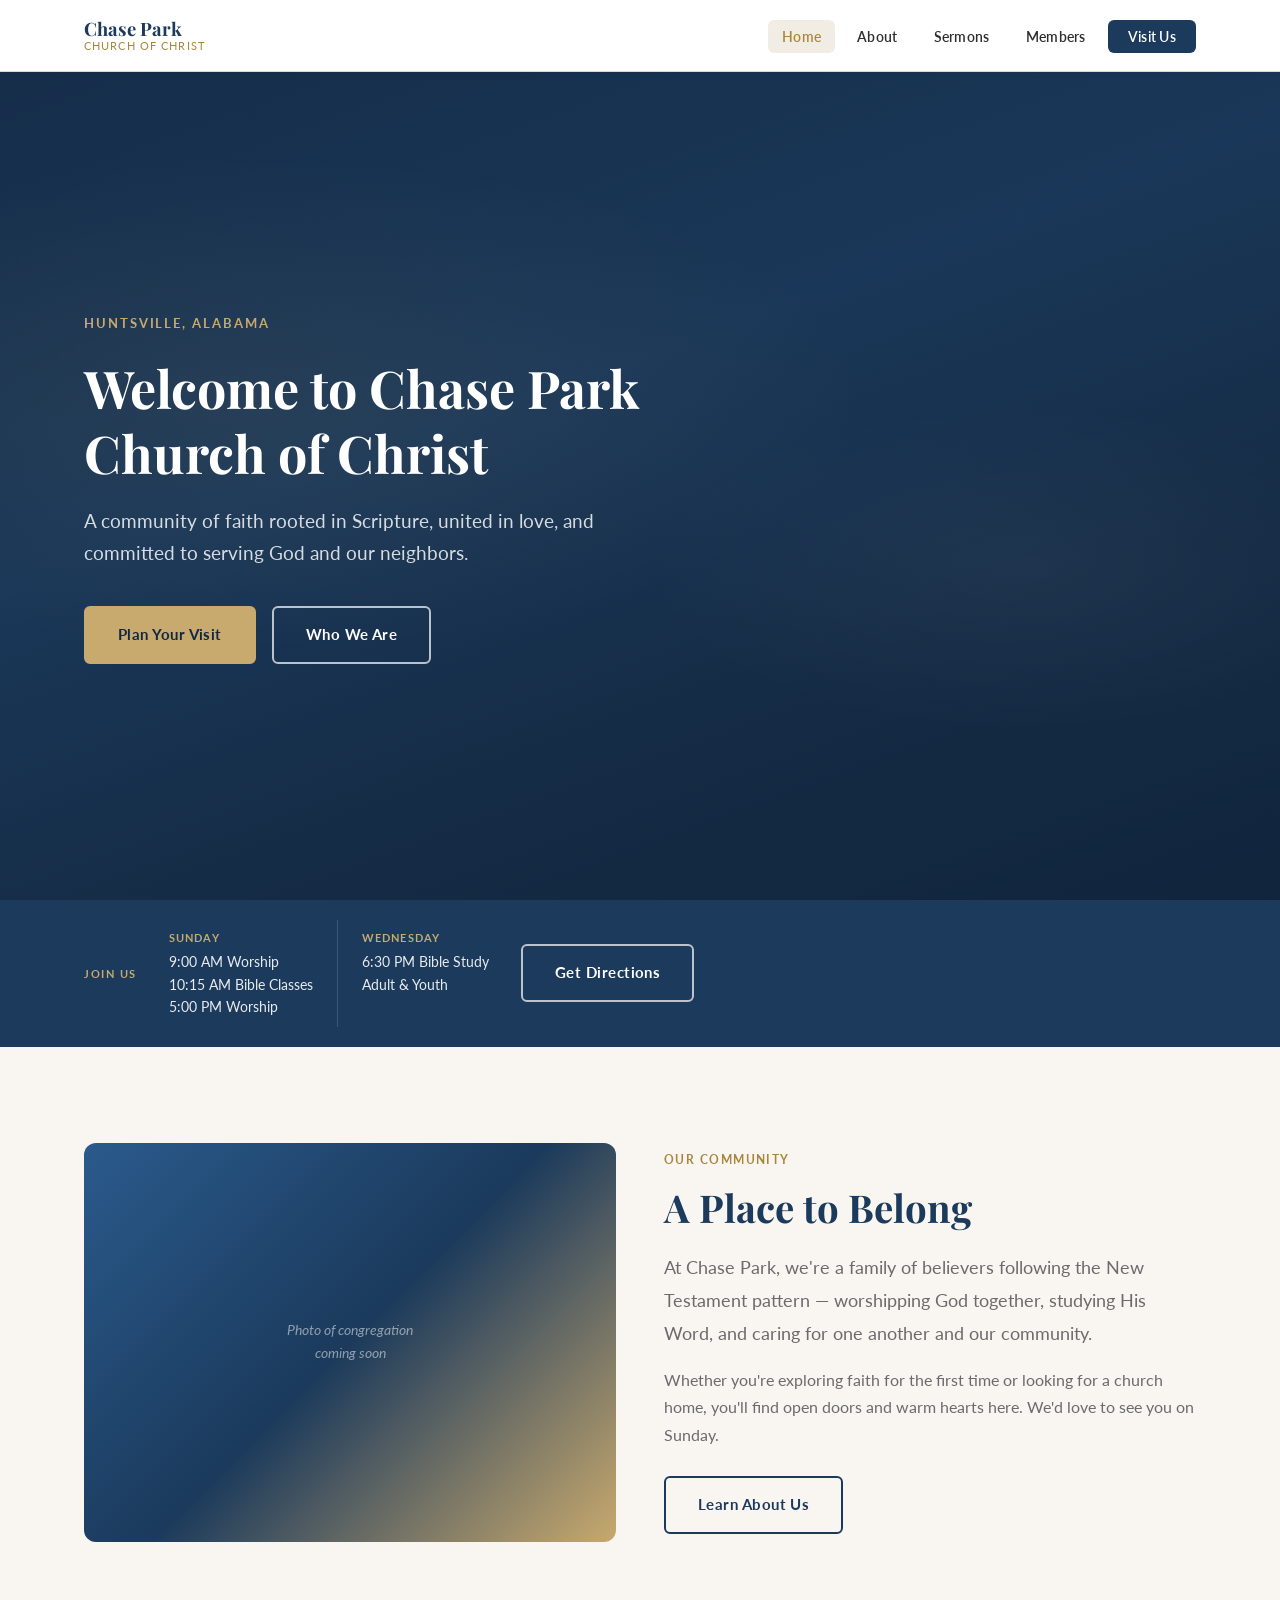
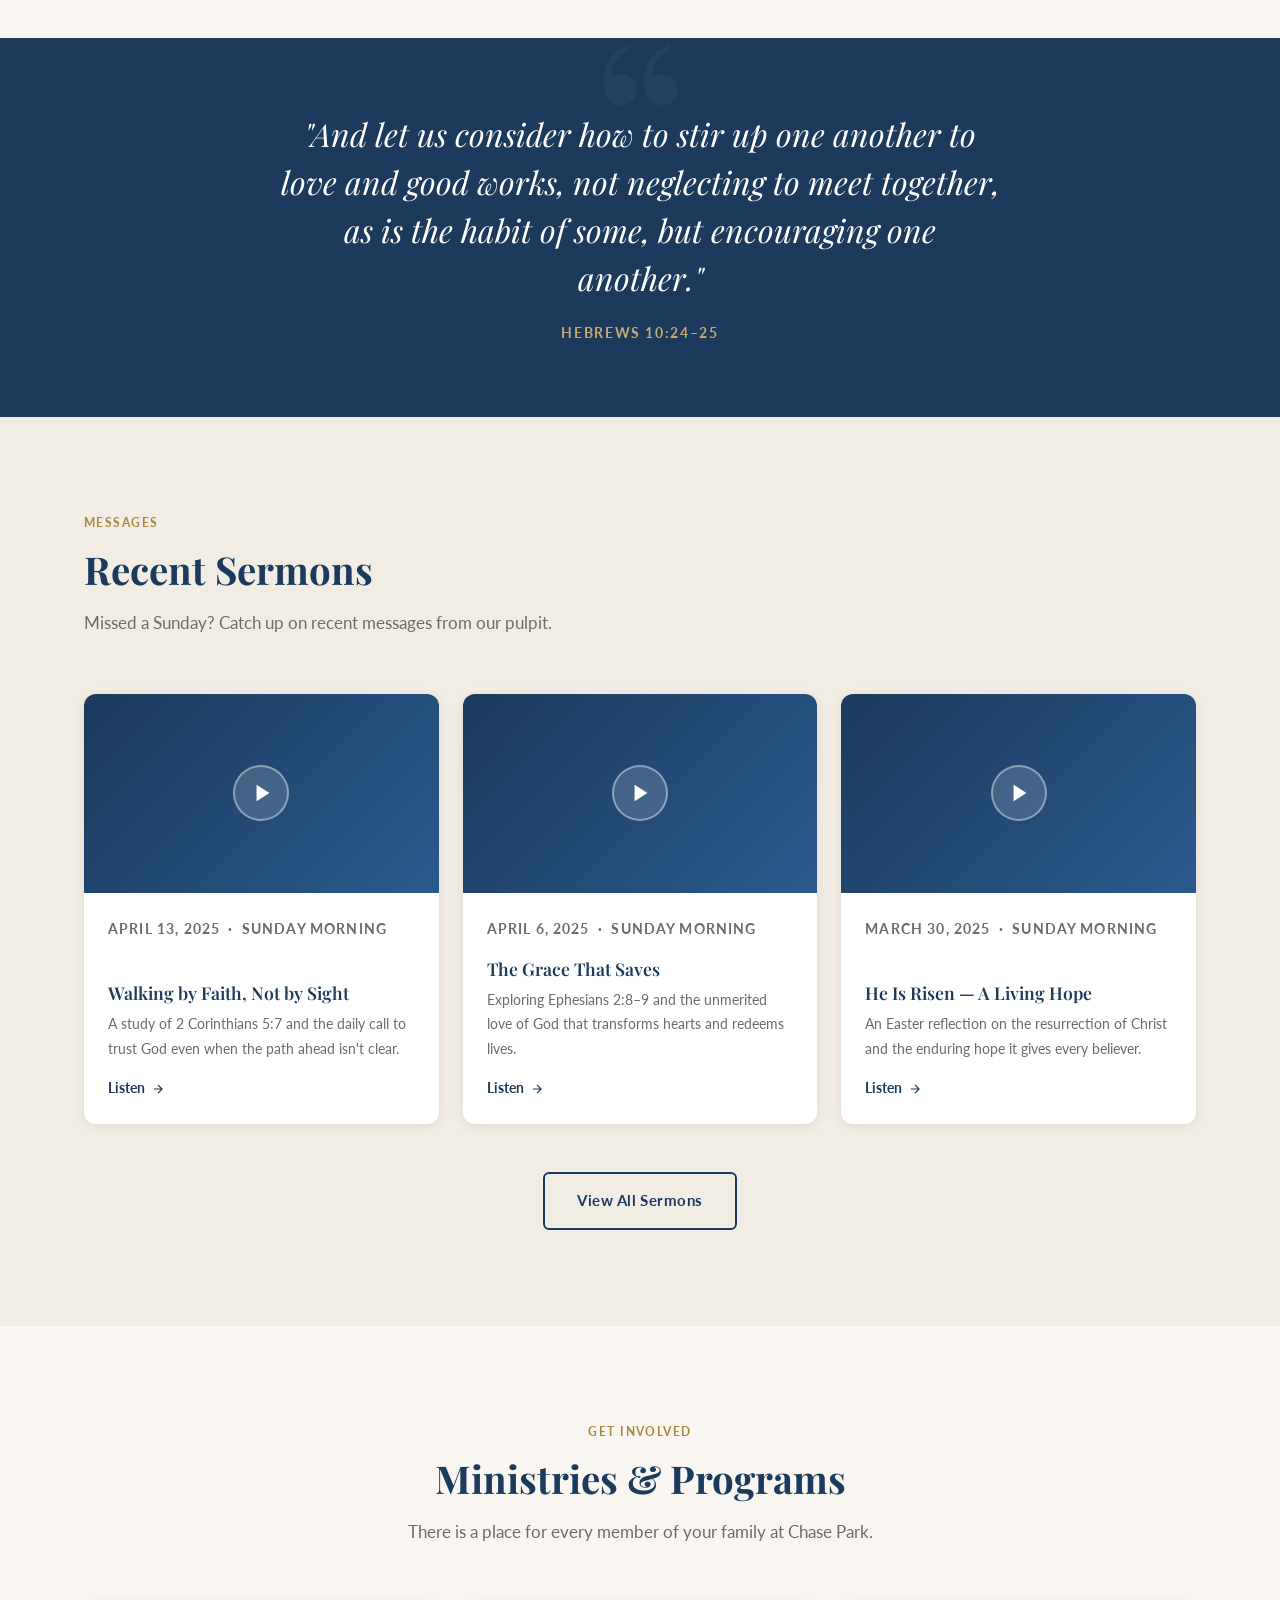
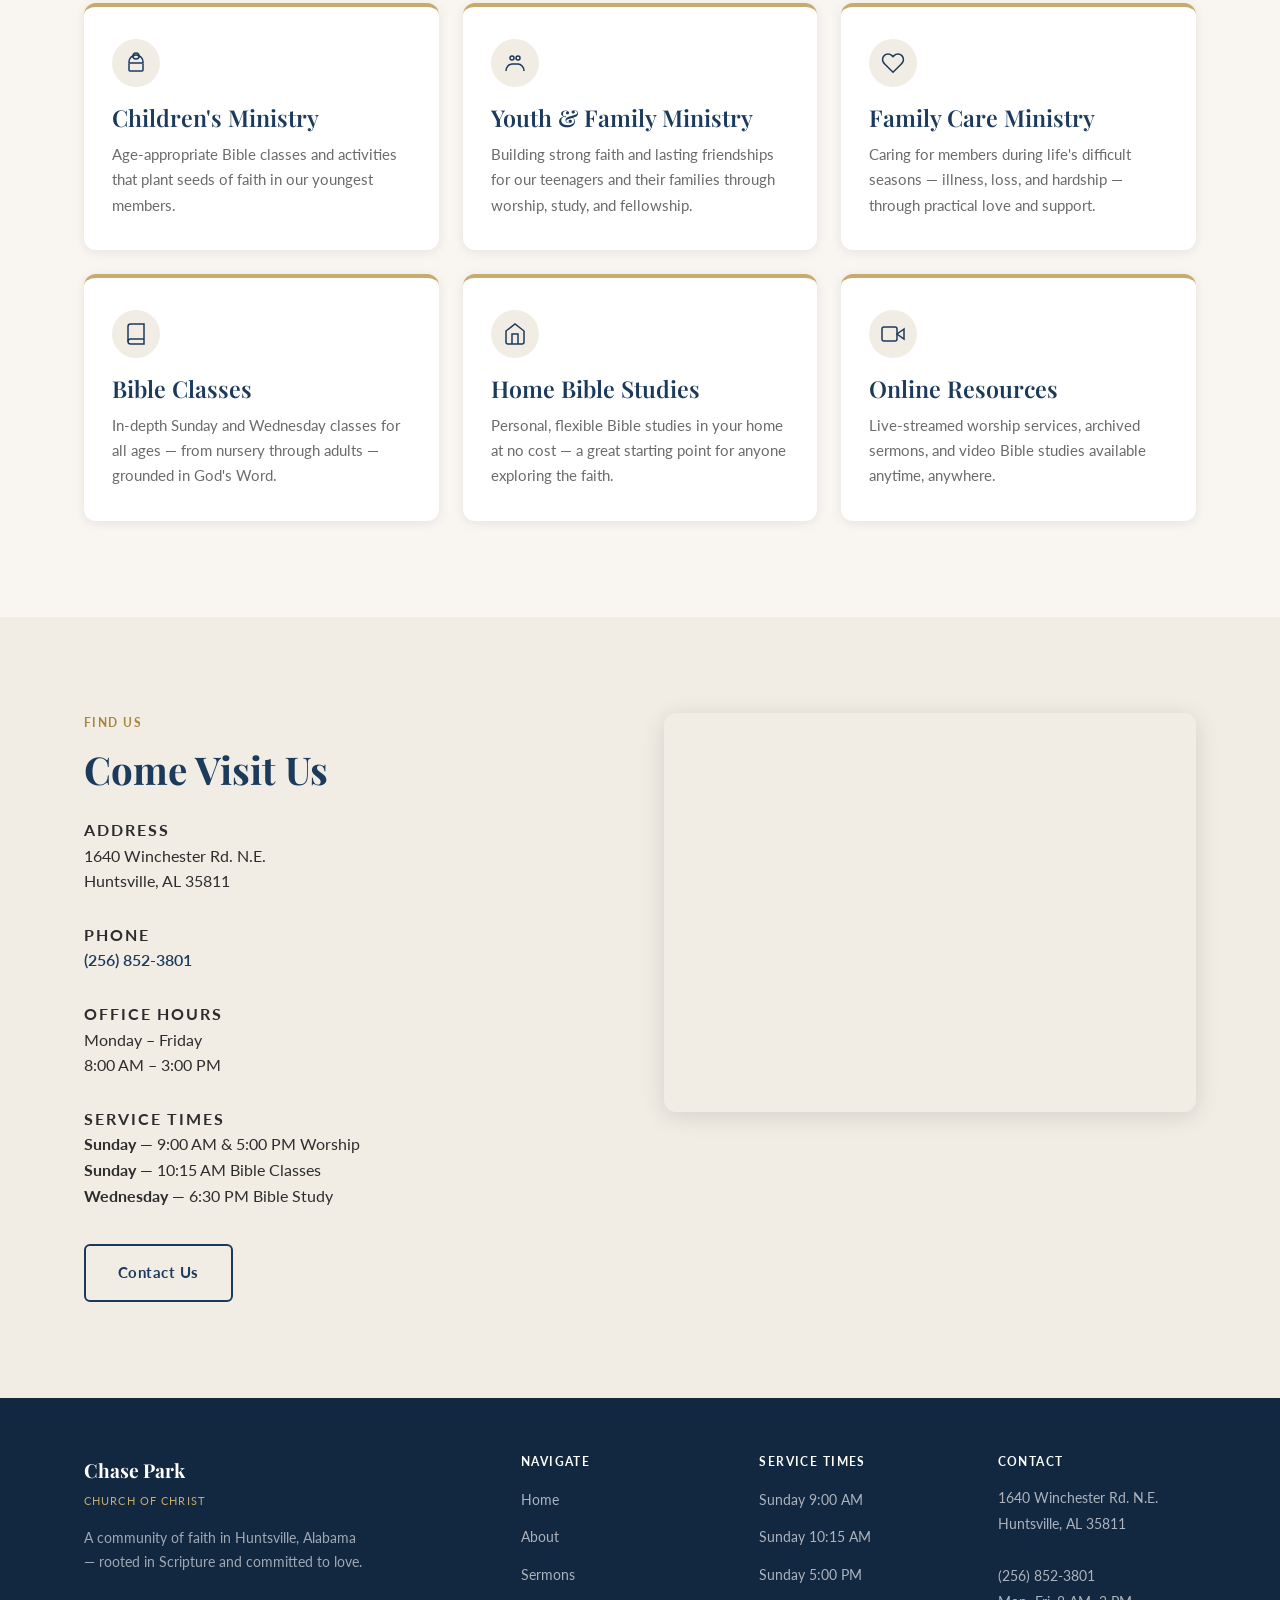
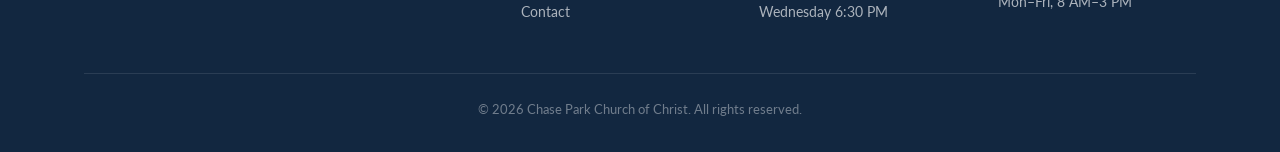
==== commit 4bbd7ea4: "Add member portal with Cloudflare KV authentication - worker.js: handles /api/register, /api/login, " ====
--- a/index.html
+++ b/index.html
@@ -24,6 +24,7 @@
         <li><a href="index.html">Home</a></li>
         <li><a href="about.html">About</a></li>
         <li><a href="sermons.html">Sermons</a></li>
+        <li><a href="members.html">Members</a></li>
         <li><a href="contact.html" class="nav-cta">Visit Us</a></li>
       </ul>
 
@@ -38,6 +39,7 @@
     <a href="index.html">Home</a>
     <a href="about.html">About</a>
     <a href="sermons.html">Sermons</a>
+    <a href="members.html">Members</a>
     <a href="contact.html">Visit Us</a>
   </nav>
 
--- a/css/style.css
+++ b/css/style.css
@@ -28,6 +28,7 @@
   --nav-h:       72px;
   --section-pad: 96px;
   --content-w:   1160px;
+  --danger:      #c0392b;
 }
 
 /* ── Reset ────────────────────────────────────────────────── */
@@ -1251,3 +1252,432 @@
 .mt-24 { margin-top: 24px; }
 .mt-32 { margin-top: 32px; }
 .mb-0  { margin-bottom: 0; }
+
+/* ============================================================
+   Auth Pages (login / register)
+   ============================================================ */
+
+.auth-wrap {
+  display: flex;
+  flex-direction: column;
+  align-items: center;
+  gap: 20px;
+  max-width: 480px;
+  margin-inline: auto;
+}
+
+.auth-card {
+  background: var(--white);
+  border-radius: var(--radius-lg);
+  box-shadow: var(--shadow-md);
+  padding: 40px 40px 36px;
+  width: 100%;
+}
+
+.auth-card h2 {
+  margin-bottom: 6px;
+  font-size: 1.7rem;
+}
+
+.auth-subtitle {
+  color: var(--muted);
+  font-size: 0.95rem;
+  margin-bottom: 28px;
+}
+
+.auth-form {
+  display: flex;
+  flex-direction: column;
+  gap: 18px;
+}
+
+.auth-submit {
+  width: 100%;
+  justify-content: center;
+  padding: 14px;
+  font-size: 1rem;
+  margin-top: 4px;
+}
+
+.auth-alt {
+  text-align: center;
+  margin-top: 20px;
+  font-size: 0.9rem;
+  color: var(--muted);
+  margin-bottom: 0;
+}
+
+.auth-alt a {
+  color: var(--primary);
+  font-weight: 700;
+  transition: color 0.2s;
+}
+
+.auth-alt a:hover { color: var(--accent-dark); }
+
+/* Error / success banners */
+.auth-banner {
+  width: 100%;
+  border-radius: var(--radius);
+  padding: 12px 16px;
+  display: flex;
+  align-items: center;
+  gap: 10px;
+  font-size: 0.9rem;
+  font-weight: 600;
+}
+
+.auth-banner svg {
+  width: 18px;
+  height: 18px;
+  flex-shrink: 0;
+  stroke: currentColor;
+  fill: none;
+  stroke-width: 2;
+}
+
+.auth-error {
+  background: #fdf2f2;
+  color: #c0392b;
+  border: 1px solid #f5c6c6;
+}
+
+.auth-success {
+  background: #f0faf4;
+  color: #1e7e45;
+  border: 1px solid #b7e4c7;
+}
+
+/* Password show/hide */
+.password-wrap {
+  position: relative;
+}
+
+.password-wrap input {
+  padding-right: 48px;
+}
+
+.password-toggle {
+  position: absolute;
+  right: 12px;
+  top: 50%;
+  transform: translateY(-50%);
+  background: none;
+  border: none;
+  padding: 4px;
+  cursor: pointer;
+  color: var(--muted);
+  transition: color 0.2s;
+  display: flex;
+  align-items: center;
+}
+
+.password-toggle:hover { color: var(--primary); }
+
+.password-toggle svg {
+  width: 18px;
+  height: 18px;
+  stroke: currentColor;
+  fill: none;
+  stroke-width: 1.75;
+}
+
+/* Field hint text */
+.field-hint {
+  font-size: 0.78rem;
+  color: var(--muted);
+  margin-top: 2px;
+}
+
+@media (max-width: 520px) {
+  .auth-card {
+    padding: 28px 20px 24px;
+  }
+}
+
+/* ============================================================
+   Members Portal Page
+   ============================================================ */
+
+.portal-hero-content p.portal-hero-sub {
+  color: rgba(255,255,255,0.75);
+  font-size: 1rem;
+  margin-top: 8px;
+  margin-bottom: 0;
+}
+
+.portal-hero-actions {
+  margin-top: 20px;
+}
+
+.portal-grid {
+  display: grid;
+  grid-template-columns: 1fr;
+  gap: 24px;
+}
+
+@media (min-width: 600px) {
+  .portal-grid { grid-template-columns: 1fr 1fr; }
+}
+
+@media (min-width: 900px) {
+  .portal-grid { grid-template-columns: repeat(3, 1fr); }
+}
+
+.portal-card {
+  background: var(--white);
+  border-radius: var(--radius-lg);
+  padding: 28px;
+  box-shadow: var(--shadow);
+  border-top: 4px solid var(--accent);
+  transition: box-shadow 0.2s, transform 0.2s;
+  display: flex;
+  flex-direction: column;
+}
+
+.portal-card:hover {
+  box-shadow: var(--shadow-md);
+  transform: translateY(-2px);
+}
+
+.portal-card-icon {
+  width: 48px;
+  height: 48px;
+  background: var(--bg-alt);
+  border-radius: 50%;
+  display: flex;
+  align-items: center;
+  justify-content: center;
+  margin-bottom: 16px;
+  flex-shrink: 0;
+}
+
+.portal-card-icon svg {
+  width: 22px;
+  height: 22px;
+  stroke: var(--primary);
+  fill: none;
+  stroke-width: 1.75;
+}
+
+.portal-card h3 {
+  font-size: 1.05rem;
+  margin-bottom: 8px;
+}
+
+.portal-card p {
+  font-size: 0.9rem;
+  color: var(--muted);
+  flex: 1;
+  margin-bottom: 16px;
+  line-height: 1.6;
+}
+
+.portal-card-link {
+  display: inline-flex;
+  align-items: center;
+  gap: 6px;
+  font-size: 0.85rem;
+  font-weight: 700;
+  color: var(--primary);
+  transition: color 0.2s;
+  margin-top: auto;
+}
+
+.portal-card-link:hover { color: var(--accent-dark); }
+
+.portal-card-link svg {
+  width: 14px;
+  height: 14px;
+  stroke: currentColor;
+  fill: none;
+  stroke-width: 2;
+}
+
+/* ============================================================
+   Mobile & Tablet Polish
+   Targeted overrides for small/medium viewports
+   ============================================================ */
+
+/* ── Global spacing tightening on phones ─────────────────── */
+@media (max-width: 767px) {
+  :root {
+    --section-pad: 56px;
+  }
+
+  .section-header {
+    margin-bottom: 36px;
+  }
+
+  .scripture-section {
+    padding-block: 48px;
+  }
+
+  .page-hero {
+    padding-block: 44px 36px;
+  }
+}
+
+/* ── Hero: reduce vertical padding on mobile ─────────────── */
+@media (max-width: 767px) {
+  .hero {
+    min-height: calc(85vh - var(--nav-h));
+    align-items: flex-end;
+  }
+
+  .hero-content {
+    padding-block: 40px 56px;
+  }
+
+  .hero p {
+    font-size: 1rem;
+  }
+
+  .hero-actions {
+    flex-direction: column;
+    align-items: flex-start;
+    gap: 12px;
+  }
+
+  .hero-actions .btn {
+    width: 100%;
+    justify-content: center;
+  }
+}
+
+/* ── Service bar: full-width button on mobile ────────────── */
+@media (max-width: 767px) {
+  .service-bar {
+    padding-block: 20px 24px;
+  }
+
+  .service-bar-inner > .btn {
+    width: 100%;
+    justify-content: center;
+    margin-top: 4px;
+  }
+
+  .service-times {
+    flex-direction: column;
+    gap: 16px;
+  }
+
+  .service-time-item {
+    border-right: none;
+    border-bottom: 1px solid rgba(255,255,255,0.12);
+    padding: 0 0 16px 0;
+    margin-right: 0;
+  }
+
+  .service-time-item:last-child {
+    border-bottom: none;
+    padding-bottom: 0;
+  }
+}
+
+/* ── Sermon row: date + title side-by-side on mobile ─────── */
+@media (max-width: 767px) {
+  .sermon-row {
+    grid-template-columns: auto 1fr;
+    grid-template-rows: auto auto;
+    align-items: start;
+    padding: 20px;
+  }
+
+  .sermon-row-date {
+    grid-column: 1;
+    grid-row: 1;
+    align-self: center;
+  }
+
+  .sermon-row-info {
+    grid-column: 2;
+    grid-row: 1;
+  }
+
+  .sermon-row-actions {
+    grid-column: 1 / -1;
+    grid-row: 2;
+    justify-content: flex-end;
+    padding-top: 12px;
+    border-top: 1px solid var(--border);
+    margin-top: 4px;
+  }
+}
+
+/* ── Livestream banner: tighter padding on mobile ────────── */
+@media (max-width: 767px) {
+  .livestream-banner {
+    padding: 24px;
+  }
+
+  .livestream-banner .btn {
+    width: 100%;
+    justify-content: center;
+  }
+}
+
+/* ── Contact form: stack first/last name on small phones ─── */
+@media (max-width: 560px) {
+  .form-row {
+    grid-template-columns: 1fr;
+  }
+}
+
+/* ── Welcome grid: tighten gap on mobile ─────────────────── */
+@media (max-width: 899px) {
+  .welcome-grid {
+    gap: 32px;
+  }
+}
+
+/* ── Footer: tighten on small phones ────────────────────── */
+@media (max-width: 599px) {
+  .site-footer {
+    padding-block: 40px 24px;
+  }
+
+  .footer-grid {
+    gap: 28px;
+    margin-bottom: 32px;
+  }
+
+  .footer-brand p {
+    max-width: 100%;
+  }
+}
+
+/* ── Tap target sizing (touch accessibility) ─────────────── */
+@media (max-width: 767px) {
+  .nav-toggle {
+    width: 44px;
+    height: 44px;
+  }
+
+  .icon-btn {
+    width: 44px;
+    height: 44px;
+  }
+
+  .filter-btn {
+    padding: 10px 18px;
+    font-size: 0.9rem;
+  }
+}
+
+/* ── Tablet (768–1023px) tweaks ──────────────────────────── */
+@media (min-width: 768px) and (max-width: 1023px) {
+  :root {
+    --section-pad: 72px;
+  }
+
+  .hero-content {
+    padding-block: 64px;
+    max-width: 600px;
+  }
+
+  .footer-grid {
+    grid-template-columns: 1fr 1fr;
+    gap: 32px;
+  }
+}
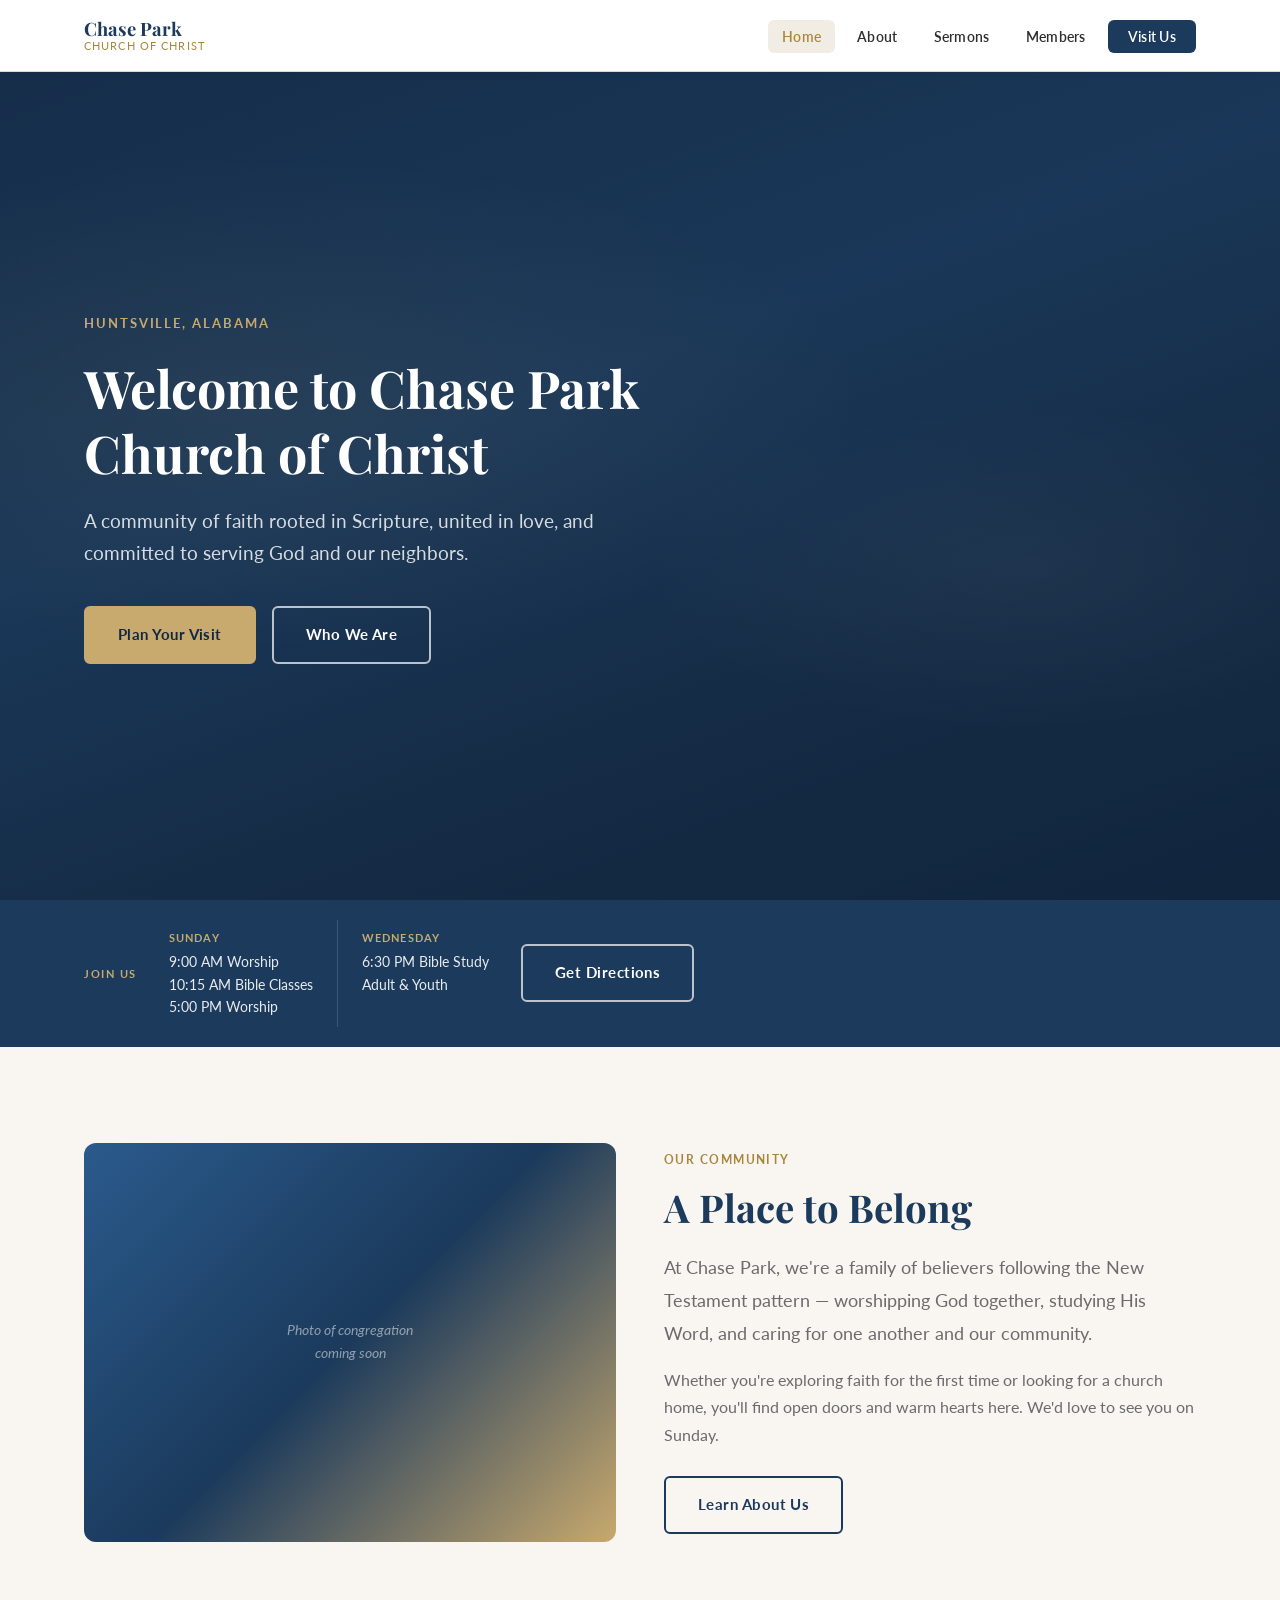
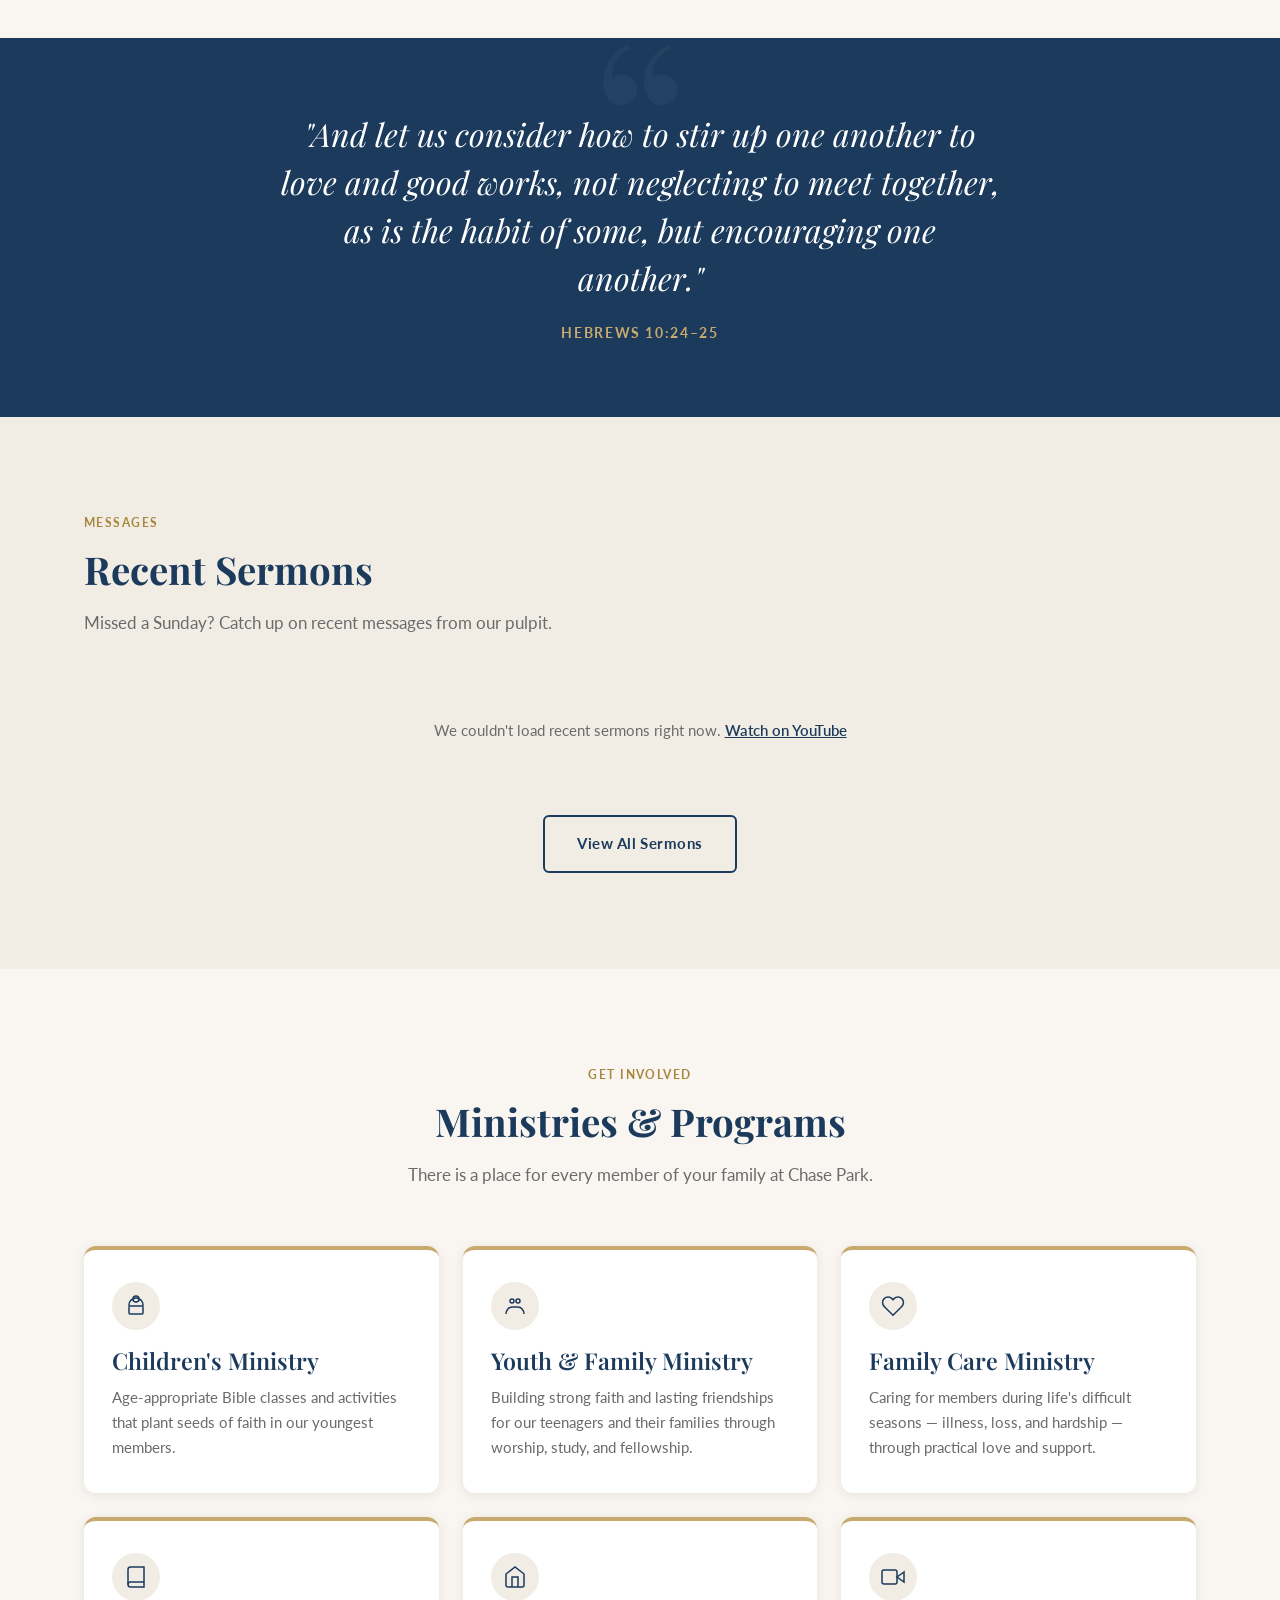
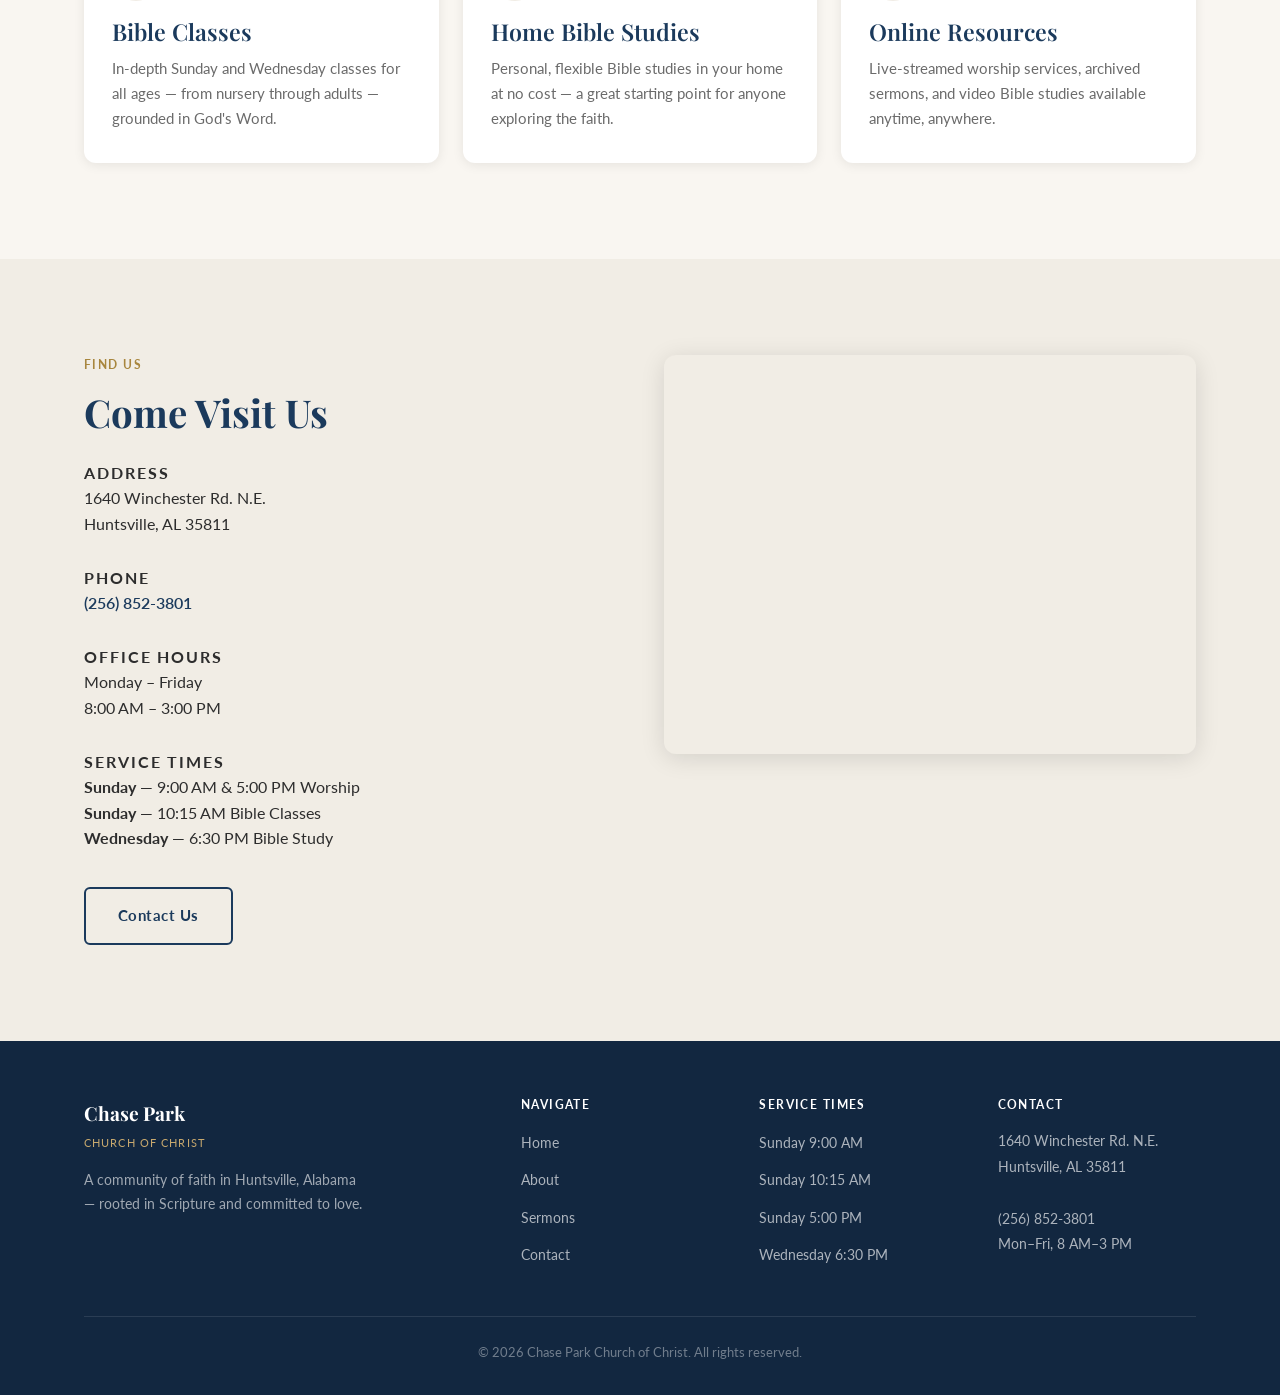
==== commit 86cf7206: "Load sermons from the @cpcofc YouTube channel The home page cards and sermons page were placeholder " ====
--- a/index.html
+++ b/index.html
@@ -124,59 +124,35 @@
           <p>Missed a Sunday? Catch up on recent messages from our pulpit.</p>
         </div>
 
-        <div class="sermons-grid">
-
-          <article class="sermon-card reveal">
-            <div class="sermon-card-thumb" aria-hidden="true">
-              <div class="play-icon">
-                <svg viewBox="0 0 24 24" aria-hidden="true"><polygon points="5,3 19,12 5,21"/></svg>
-              </div>
-            </div>
+        <!-- Filled from /api/sermons (the @cpcofc YouTube feed) by js/main.js -->
+        <div class="sermons-grid" data-sermons="recent" aria-live="polite">
+          <article class="sermon-card" aria-hidden="true">
+            <div class="sermon-card-thumb"></div>
             <div class="sermon-card-body">
-              <p class="sermon-meta">April 13, 2025 &nbsp;·&nbsp; Sunday Morning</p>
-              <h3>Walking by Faith, Not by Sight</h3>
-              <p>A study of 2 Corinthians 5:7 and the daily call to trust God even when the path ahead isn't clear.</p>
-              <a href="sermons.html" class="sermon-link">
-                Listen
-                <svg viewBox="0 0 24 24" stroke-width="2"><path d="M5 12h14M12 5l7 7-7 7"/></svg>
-              </a>
+              <div class="skeleton-line short"></div>
+              <div class="skeleton-line long"></div>
+              <div class="skeleton-line"></div>
             </div>
           </article>
-
-          <article class="sermon-card reveal">
-            <div class="sermon-card-thumb" aria-hidden="true">
-              <div class="play-icon">
-                <svg viewBox="0 0 24 24" aria-hidden="true"><polygon points="5,3 19,12 5,21"/></svg>
-              </div>
-            </div>
+          <article class="sermon-card" aria-hidden="true">
+            <div class="sermon-card-thumb"></div>
             <div class="sermon-card-body">
-              <p class="sermon-meta">April 6, 2025 &nbsp;·&nbsp; Sunday Morning</p>
-              <h3>The Grace That Saves</h3>
-              <p>Exploring Ephesians 2:8–9 and the unmerited love of God that transforms hearts and redeems lives.</p>
-              <a href="sermons.html" class="sermon-link">
-                Listen
-                <svg viewBox="0 0 24 24" stroke-width="2"><path d="M5 12h14M12 5l7 7-7 7"/></svg>
-              </a>
+              <div class="skeleton-line short"></div>
+              <div class="skeleton-line long"></div>
+              <div class="skeleton-line"></div>
             </div>
           </article>
-
-          <article class="sermon-card reveal">
-            <div class="sermon-card-thumb" aria-hidden="true">
-              <div class="play-icon">
-                <svg viewBox="0 0 24 24" aria-hidden="true"><polygon points="5,3 19,12 5,21"/></svg>
-              </div>
-            </div>
+          <article class="sermon-card" aria-hidden="true">
+            <div class="sermon-card-thumb"></div>
             <div class="sermon-card-body">
-              <p class="sermon-meta">March 30, 2025 &nbsp;·&nbsp; Sunday Morning</p>
-              <h3>He Is Risen — A Living Hope</h3>
-              <p>An Easter reflection on the resurrection of Christ and the enduring hope it gives every believer.</p>
-              <a href="sermons.html" class="sermon-link">
-                Listen
-                <svg viewBox="0 0 24 24" stroke-width="2"><path d="M5 12h14M12 5l7 7-7 7"/></svg>
-              </a>
+              <div class="skeleton-line short"></div>
+              <div class="skeleton-line long"></div>
+              <div class="skeleton-line"></div>
             </div>
           </article>
-
+          <noscript>
+            <p class="sermons-status">Watch recent sermons on <a href="https://www.youtube.com/@cpcofc/videos">our YouTube channel</a>.</p>
+          </noscript>
         </div>
 
         <div class="sermons-cta reveal">
@@ -291,7 +267,7 @@
 
           <div class="map-container reveal" aria-label="Map to Chase Park Church of Christ">
             <iframe
-              src="https://www.google.com/maps/embed?pb=!1m18!1m12!1m3!1d3268.3!2d-86.5232!3d34.7704!2m3!1f0!2f0!3f0!3m2!1i1024!2i768!4f13.1!3m3!1m2!1s0x88626e5b10b7e1ab%3A0x8c6e0f3d19a2b4c0!2s1640+Winchester+Rd+NE%2C+Huntsville%2C+AL+35811!5e0!3m2!1sen!2sus!4v1680000000000"
+              src="https://maps.google.com/maps?q=1640+Winchester+Rd+NE,+Huntsville,+AL+35811&t=h&output=embed"
               allowfullscreen=""
               loading="lazy"
               referrerpolicy="no-referrer-when-downgrade"
--- a/css/style.css
+++ b/css/style.css
@@ -33,6 +33,7 @@
 
 /* ── Reset ────────────────────────────────────────────────── */
 *, *::before, *::after { box-sizing: border-box; margin: 0; padding: 0; }
+[hidden] { display: none !important; }
 
 html {
   scroll-behavior: smooth;
@@ -603,6 +604,31 @@
   margin-top: 48px;
 }
 
+/* Thumbnails come from YouTube; the gradient above stays as the fallback. */
+.sermon-card-thumb {
+  background-size: cover;
+  background-position: center;
+}
+
+/* Placeholder shown while /api/sermons loads */
+.skeleton-line {
+  height: 12px;
+  border-radius: 6px;
+  background: var(--bg-alt);
+  margin-bottom: 10px;
+}
+.skeleton-line.short { width: 40%; }
+.skeleton-line.long  { width: 85%; height: 18px; }
+
+.sermons-status {
+  grid-column: 1 / -1;
+  text-align: center;
+  color: var(--muted);
+  font-size: 0.93rem;
+  padding: 24px 0;
+}
+.sermons-status a { color: var(--primary); font-weight: 600; text-decoration: underline; }
+
 /* ── Ministries ───────────────────────────────────────────── */
 .ministry-grid {
   display: grid;
@@ -962,6 +988,20 @@
   transform: translateY(-1px);
 }
 
+.sermon-row.playing:hover { transform: none; }
+.sermon-row[hidden] { display: none; }
+
+.sermon-embed {
+  grid-column: 1 / -1;
+  justify-self: center;
+  width: 100%;
+  max-width: 860px;
+  aspect-ratio: 16 / 9;
+  border: 0;
+  border-radius: var(--radius);
+  background: #000;
+}
+
 @media (min-width: 768px) {
   .sermon-row {
     grid-template-columns: auto 1fr auto;
@@ -1037,10 +1077,13 @@
   transition: all 0.2s;
 }
 
-.icon-btn:hover {
+.icon-btn:hover,
+.icon-btn[aria-expanded="true"] {
   background: var(--primary);
   border-color: var(--primary);
 }
+
+.icon-btn[aria-expanded="true"] svg { stroke: var(--white); }
 
 .icon-btn:hover svg { stroke: var(--white); }
 
@@ -1681,3 +1724,159 @@
     gap: 32px;
   }
 }
+
+/* ── Member Directory & Admin ─────────────────────────────── */
+.portal-card-soon {
+  display: inline-flex;
+  align-items: center;
+  font-size: 0.82rem;
+  font-weight: 700;
+  letter-spacing: 0.04em;
+  text-transform: uppercase;
+  color: var(--muted);
+  margin-top: 16px;
+}
+
+.directory-toolbar {
+  display: flex;
+  flex-wrap: wrap;
+  align-items: flex-end;
+  justify-content: space-between;
+  gap: 16px;
+  margin-bottom: 32px;
+}
+
+.directory-search { flex: 1 1 280px; margin-bottom: 0; }
+
+.directory-count,
+.directory-updated {
+  font-size: 0.85rem;
+  color: var(--muted);
+  margin: 0;
+}
+
+.directory-updated { margin-top: 32px; text-align: center; }
+
+.directory-empty {
+  grid-column: 1 / -1;
+  text-align: center;
+  color: var(--muted);
+  padding: 48px 0;
+  margin: 0;
+}
+
+.directory-card { border-top-color: var(--primary); }
+
+.directory-card-head {
+  display: flex;
+  align-items: center;
+  gap: 14px;
+  margin-bottom: 16px;
+}
+
+.directory-card-head h3 { margin: 0; font-size: 1.05rem; }
+
+/* Reuses .leader-avatar's circle, swapping the SVG for initials. */
+.directory-avatar {
+  width: 46px;
+  height: 46px;
+  font-family: var(--font-head);
+  font-size: 0.95rem;
+  font-weight: 700;
+  color: #fff;
+  letter-spacing: 0.02em;
+}
+
+.directory-fields { margin: 0; font-size: 0.88rem; }
+
+.directory-fields dt {
+  font-size: 0.7rem;
+  font-weight: 700;
+  letter-spacing: 0.08em;
+  text-transform: uppercase;
+  color: var(--accent-dark);
+  margin-top: 10px;
+}
+
+.directory-fields dd {
+  margin: 2px 0 0;
+  color: var(--text);
+  overflow-wrap: anywhere;
+}
+
+.directory-fields dd a { color: var(--primary); }
+
+/* Admin */
+.admin-list { display: flex; flex-direction: column; gap: 12px; }
+
+.admin-row {
+  display: flex;
+  flex-wrap: wrap;
+  align-items: center;
+  justify-content: space-between;
+  gap: 16px;
+  background: var(--white);
+  border: 1px solid var(--border);
+  border-radius: var(--radius);
+  padding: 16px 20px;
+}
+
+.admin-row strong { display: block; }
+
+.admin-row-email,
+.admin-row-date {
+  display: block;
+  font-size: 0.82rem;
+  color: var(--muted);
+}
+
+.admin-row-actions { display: flex; gap: 10px; }
+.admin-row-actions .btn { padding: 8px 18px; font-size: 0.82rem; }
+
+.admin-meta,
+.admin-hint {
+  font-size: 0.85rem;
+  color: var(--muted);
+}
+
+.admin-table-wrap { overflow-x: auto; margin: 20px 0; }
+
+.admin-table {
+  width: 100%;
+  border-collapse: collapse;
+  font-size: 0.88rem;
+  background: var(--white);
+}
+
+.admin-table th,
+.admin-table td {
+  padding: 10px 14px;
+  border-bottom: 1px solid var(--border);
+  text-align: left;
+  white-space: nowrap;
+}
+
+.admin-table th {
+  font-size: 0.72rem;
+  font-weight: 700;
+  letter-spacing: 0.08em;
+  text-transform: uppercase;
+  color: var(--muted);
+}
+
+.admin-table td:nth-child(n+3),
+.admin-table th:nth-child(n+3) { text-align: center; width: 72px; }
+
+.admin-sample {
+  color: var(--muted);
+  max-width: 220px;
+  overflow: hidden;
+  text-overflow: ellipsis;
+}
+
+.admin-actions {
+  display: flex;
+  flex-wrap: wrap;
+  align-items: center;
+  gap: 16px;
+}
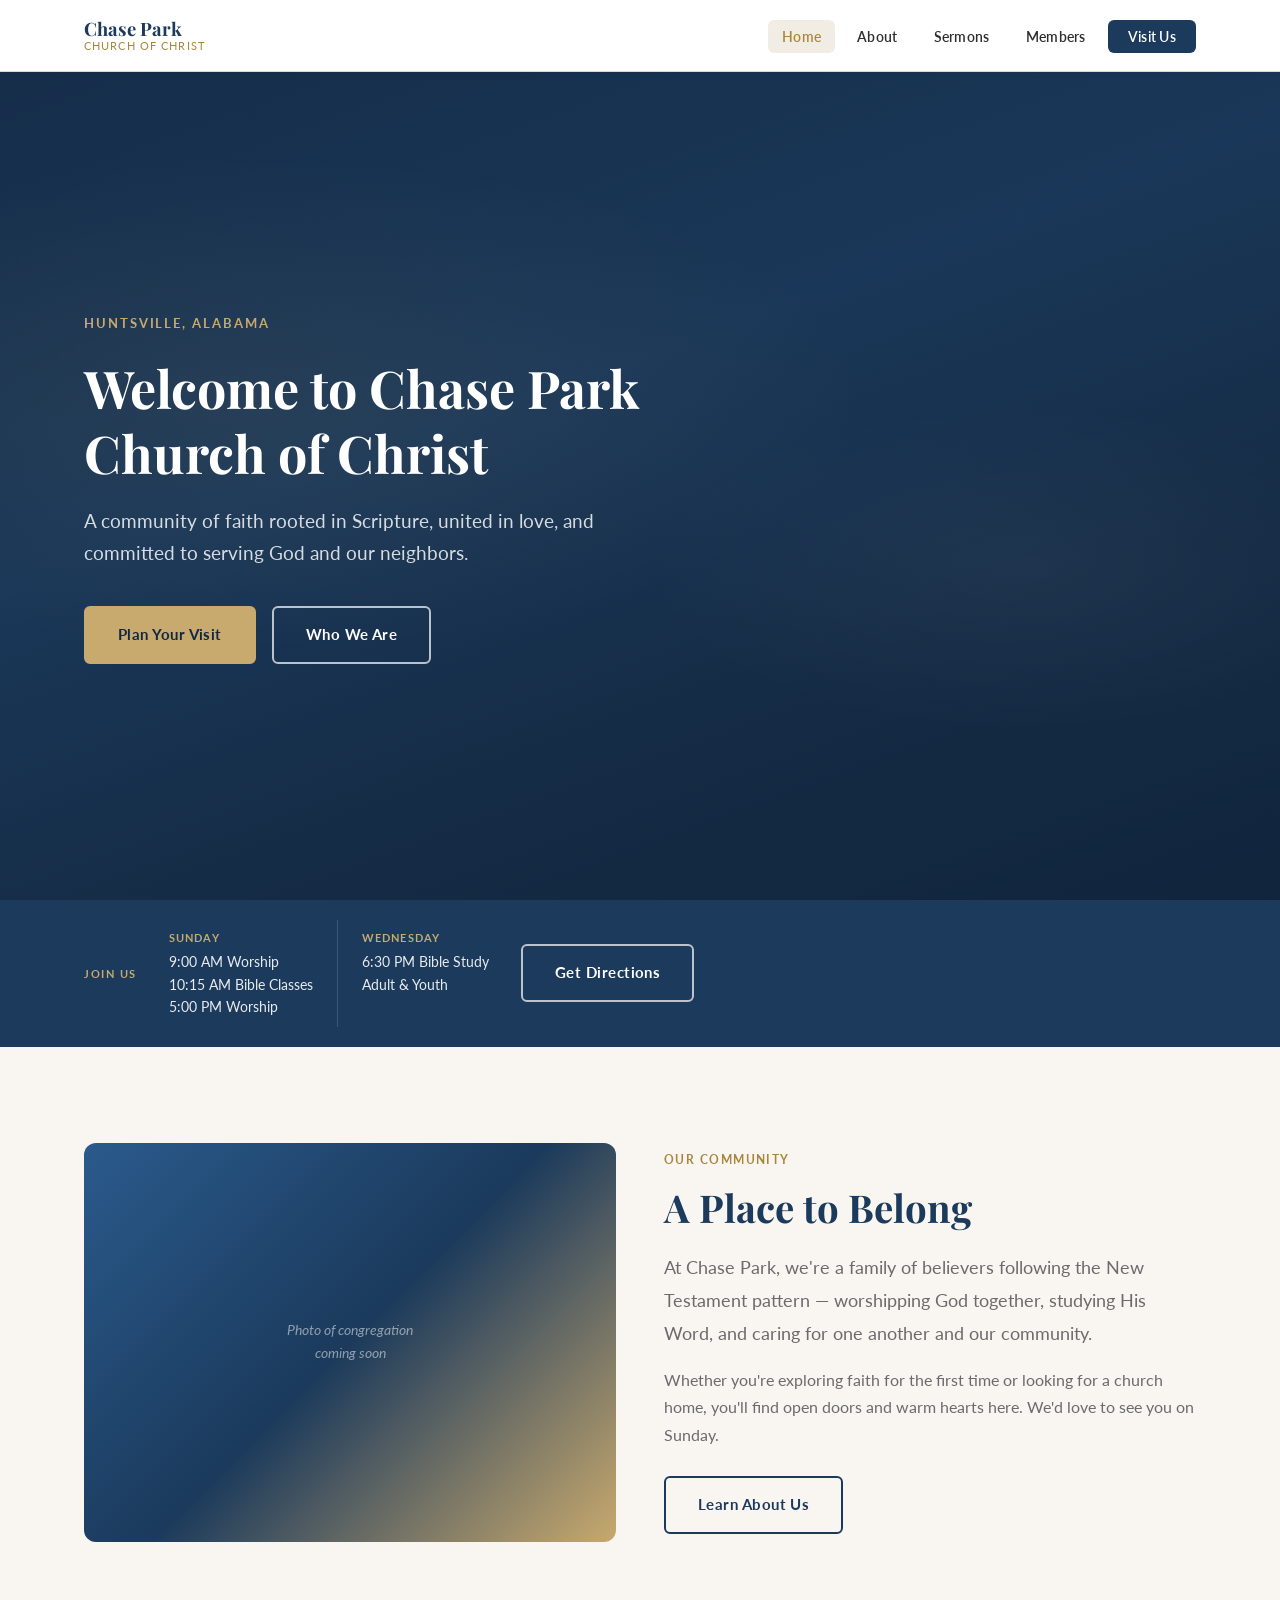
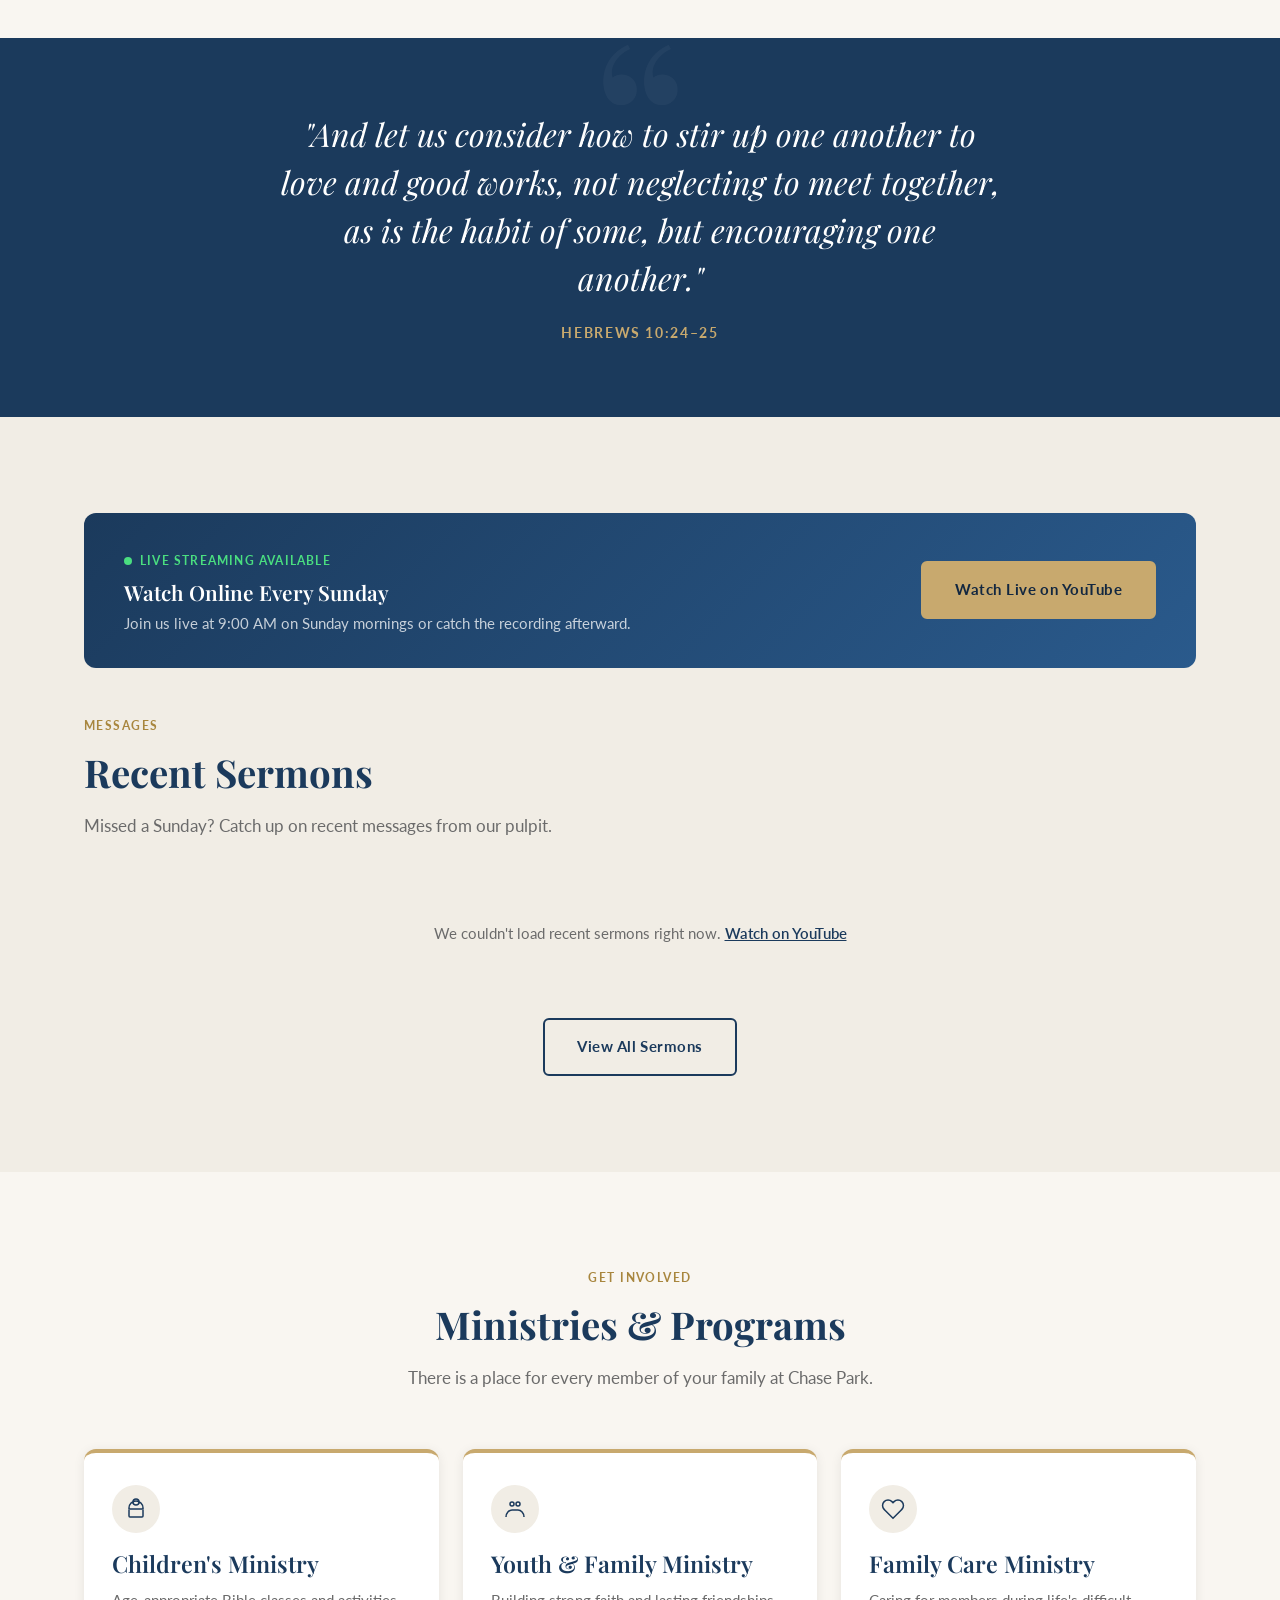
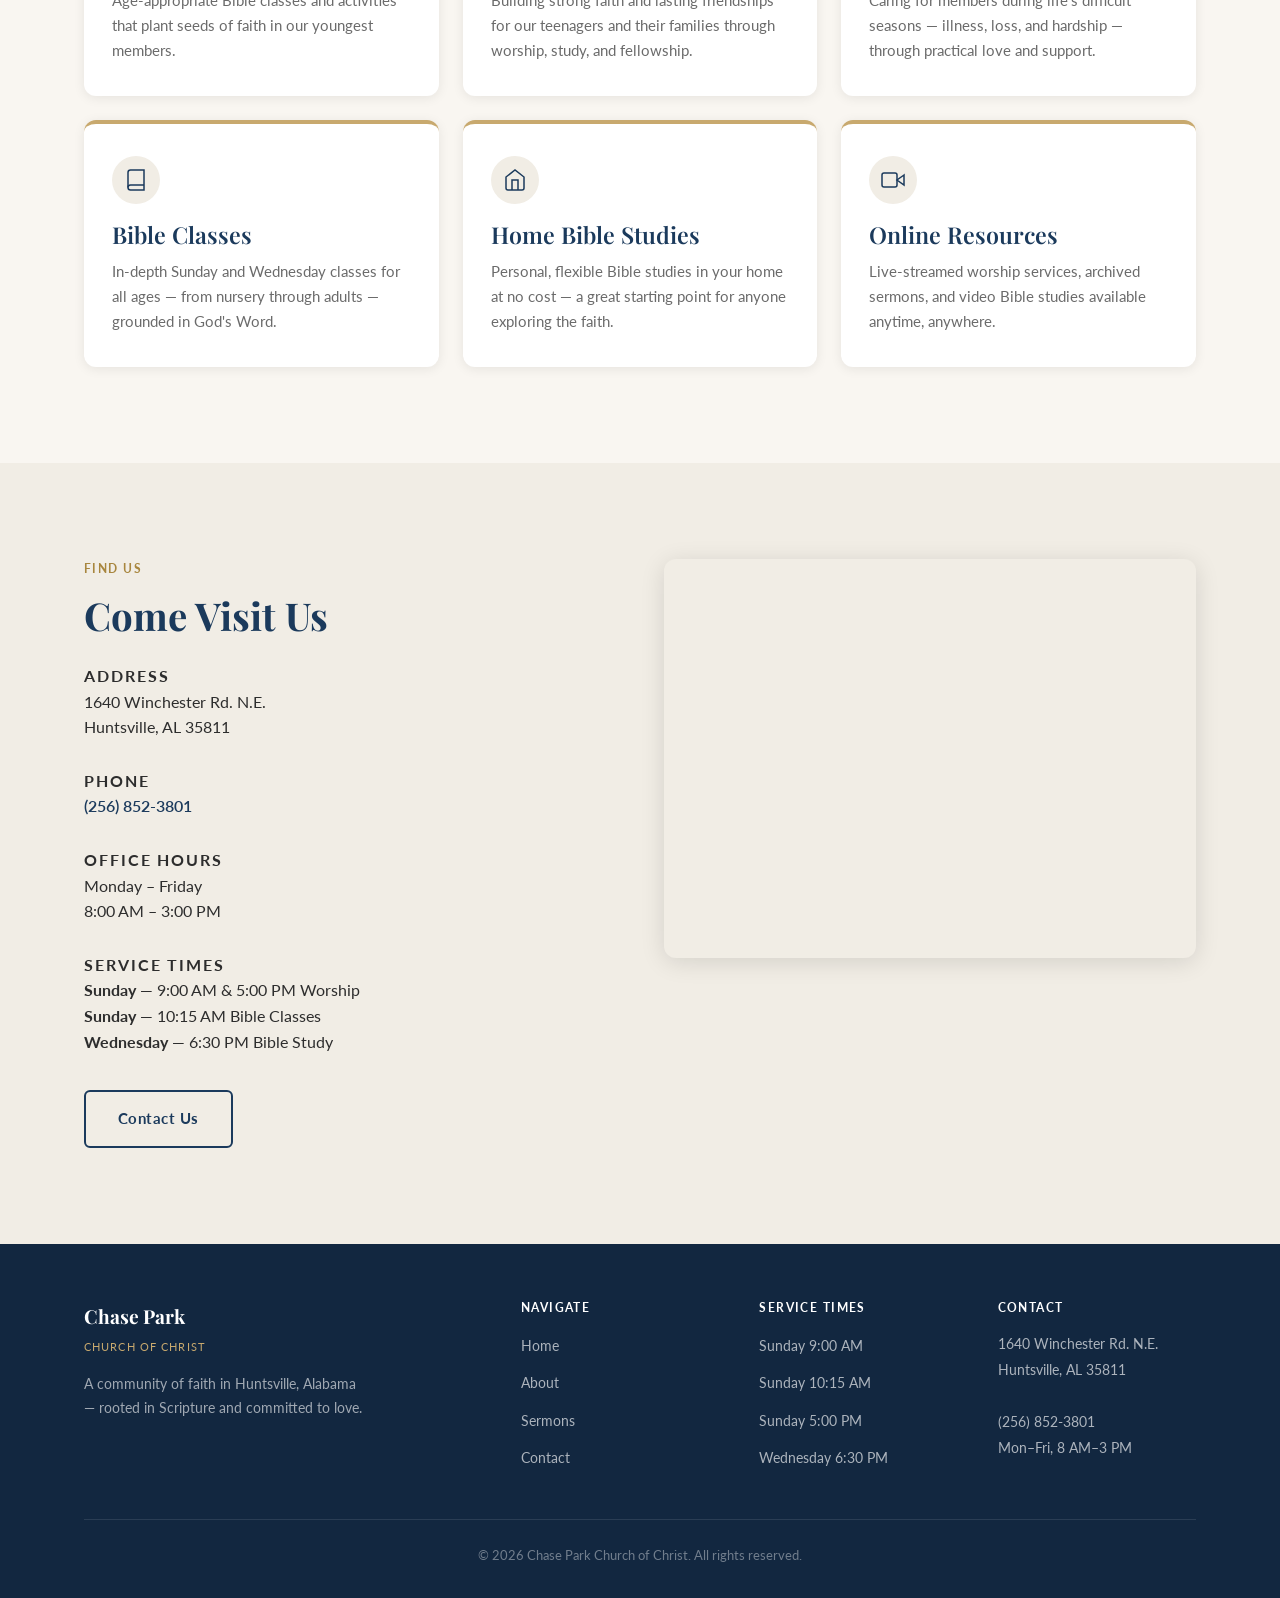
==== commit 1ccd8c1e: "Show 9 sermons on /sermons and link the live banner to YouTube Live /sermons now fills three rows of" ====
--- a/index.html
+++ b/index.html
@@ -118,6 +118,20 @@
     <!-- ── Recent Sermons ─────────────────────────────────── -->
     <section class="section section--alt" aria-labelledby="sermons-heading">
       <div class="container">
+        <!-- Live Stream Banner -->
+        <div class="livestream-banner reveal" aria-label="Live stream information">
+          <div>
+            <p class="live-dot">
+              <span class="live-dot-circle" aria-hidden="true"></span>
+              Live Streaming Available
+            </p>
+            <h3>Watch Online Every Sunday</h3>
+            <p>Join us live at 9:00 AM on Sunday mornings or catch the recording afterward.</p>
+          </div>
+          <!-- /live always points at the channel's current (or next scheduled) stream -->
+          <a href="https://www.youtube.com/@cpcofc/live" target="_blank" rel="noopener" class="btn btn-primary" style="flex-shrink:0;">Watch Live on YouTube</a>
+        </div>
+
         <div class="section-header reveal">
           <span class="section-label">Messages</span>
           <h2 id="sermons-heading">Recent Sermons</h2>
@@ -126,30 +140,9 @@
 
         <!-- Filled from /api/sermons (the @cpcofc YouTube feed) by js/main.js -->
         <div class="sermons-grid" data-sermons="recent" aria-live="polite">
-          <article class="sermon-card" aria-hidden="true">
-            <div class="sermon-card-thumb"></div>
-            <div class="sermon-card-body">
-              <div class="skeleton-line short"></div>
-              <div class="skeleton-line long"></div>
-              <div class="skeleton-line"></div>
-            </div>
-          </article>
-          <article class="sermon-card" aria-hidden="true">
-            <div class="sermon-card-thumb"></div>
-            <div class="sermon-card-body">
-              <div class="skeleton-line short"></div>
-              <div class="skeleton-line long"></div>
-              <div class="skeleton-line"></div>
-            </div>
-          </article>
-          <article class="sermon-card" aria-hidden="true">
-            <div class="sermon-card-thumb"></div>
-            <div class="sermon-card-body">
-              <div class="skeleton-line short"></div>
-              <div class="skeleton-line long"></div>
-              <div class="skeleton-line"></div>
-            </div>
-          </article>
+          <div class="sermon-tile is-loading" aria-hidden="true"></div>
+          <div class="sermon-tile is-loading" aria-hidden="true"></div>
+          <div class="sermon-tile is-loading" aria-hidden="true"></div>
           <noscript>
             <p class="sermons-status">Watch recent sermons on <a href="https://www.youtube.com/@cpcofc/videos">our YouTube channel</a>.</p>
           </noscript>
--- a/css/style.css
+++ b/css/style.css
@@ -488,137 +488,197 @@
   .welcome-image { order: 0; }
 }
 
-/* ── Sermon Cards ─────────────────────────────────────────── */
+/* ── Sermon Tiles (YouTube-style previews) ────────────────── */
+/* Shared by the home page (3 tiles) and /sermons (6 tiles).
+   Every tile is a 16:9 thumbnail with its title over a soft gradient. */
 .sermons-grid {
   display: grid;
   grid-template-columns: 1fr;
-  gap: 24px;
-}
-
-.sermon-card {
-  background: var(--white);
+  gap: 20px;
+}
+
+@media (min-width: 600px) {
+  .sermons-grid { grid-template-columns: repeat(2, 1fr); }
+}
+
+@media (min-width: 900px) {
+  .sermons-grid { grid-template-columns: repeat(3, 1fr); gap: 24px; }
+}
+
+.sermon-tile {
+  position: relative;
+  aspect-ratio: 16 / 9;
   border-radius: var(--radius-lg);
   overflow: hidden;
+  background: linear-gradient(135deg, var(--primary) 0%, #2A5A8C 100%);
   box-shadow: var(--shadow);
-  transition: box-shadow 0.2s, transform 0.2s;
-  display: flex;
-  flex-direction: column;
-}
-
-.sermon-card:hover {
-  box-shadow: var(--shadow-md);
-  transform: translateY(-2px);
-}
-
-.sermon-card-thumb {
-  aspect-ratio: 16 / 9;
-  background: linear-gradient(135deg, var(--primary) 0%, #2A5A8C 100%);
-  display: flex;
-  align-items: center;
-  justify-content: center;
-  flex-shrink: 0;
-}
-
-.play-icon {
-  width: 56px;
-  height: 56px;
-  background: rgba(255,255,255,0.15);
-  border: 2px solid rgba(255,255,255,0.4);
-  border-radius: 50%;
-  display: flex;
-  align-items: center;
-  justify-content: center;
-  transition: background 0.2s;
-}
-
-.sermon-card:hover .play-icon {
-  background: rgba(200,169,110,0.3);
-  border-color: var(--accent);
-}
-
-.play-icon svg {
-  width: 22px;
-  height: 22px;
-  fill: var(--white);
-  margin-left: 3px;
-}
-
-.sermon-card-body {
-  padding: 24px;
-  flex: 1;
-  display: flex;
-  flex-direction: column;
-}
-
-.sermon-meta {
-  font-size: 0.75rem;
+  isolation: isolate;
+  transition: box-shadow 0.3s, transform 0.3s;
+}
+
+.sermon-tile:hover,
+.sermon-tile:focus-within {
+  box-shadow: 0 14px 40px rgba(18, 39, 64, 0.28);
+  transform: translateY(-3px);
+}
+
+.sermon-tile.playing,
+.sermon-tile.playing:hover { transform: none; }
+
+.sermon-tile-img {
+  position: absolute;
+  inset: 0;
+  width: 100%;
+  height: 100%;
+  object-fit: cover;          /* also crops the letterbox bars off hqdefault.jpg */
+  z-index: -2;
+  transition: transform 0.6s cubic-bezier(0.2, 0.7, 0.2, 1);
+}
+
+.sermon-tile:hover .sermon-tile-img { transform: scale(1.05); }
+
+.sermon-tile-shade {
+  position: absolute;
+  inset: 0;
+  z-index: -1;
+  background:
+    linear-gradient(to top,
+      rgba(12, 26, 43, 0.94) 0%,
+      rgba(12, 26, 43, 0.72) 32%,
+      rgba(12, 26, 43, 0.18) 62%,
+      rgba(12, 26, 43, 0) 80%),
+    linear-gradient(to bottom, rgba(12, 26, 43, 0.35) 0%, rgba(12, 26, 43, 0) 30%);  /* keeps the chip legible on bright slides */
+}
+
+.sermon-chip {
+  position: absolute;
+  top: 14px;
+  left: 14px;
+  padding: 5px 11px;
+  border-radius: 100px;
+  font-size: 0.68rem;
   font-weight: 700;
   letter-spacing: 0.08em;
   text-transform: uppercase;
-  color: var(--accent-dark);
-  margin-bottom: 8px;
-}
-
-.sermon-card-body h3 {
-  margin-bottom: 8px;
-  font-size: 1.1rem;
-}
-
-.sermon-card-body p {
-  font-size: 0.9rem;
-  color: var(--muted);
-  flex: 1;
-  margin-bottom: 16px;
-}
-
-.sermon-link {
-  font-size: 0.85rem;
-  font-weight: 700;
-  color: var(--primary);
-  display: inline-flex;
-  align-items: center;
-  gap: 6px;
-  transition: color 0.2s;
-  margin-top: auto;
-}
-
-.sermon-link:hover { color: var(--accent-dark); }
-
-.sermon-link svg {
-  width: 14px;
-  height: 14px;
-  stroke: currentColor;
-  fill: none;
-}
-
-@media (min-width: 600px) {
-  .sermons-grid { grid-template-columns: 1fr 1fr; }
-}
-
-@media (min-width: 900px) {
-  .sermons-grid { grid-template-columns: repeat(3, 1fr); }
+  color: var(--white);
+  background: rgba(18, 39, 64, 0.55);
+  border: 1px solid rgba(255, 255, 255, 0.18);
+  backdrop-filter: blur(8px);
+  -webkit-backdrop-filter: blur(8px);
+}
+
+.sermon-tile-text {
+  position: absolute;
+  left: 0;
+  right: 0;
+  bottom: 0;
+  padding: 18px 20px;
+  color: var(--white);
+}
+
+.sermon-tile-text h3 {
+  color: var(--white);
+  font-size: 1.08rem;
+  line-height: 1.3;
+  margin-bottom: 4px;
+  display: -webkit-box;
+  -webkit-line-clamp: 2;
+  -webkit-box-orient: vertical;
+  overflow: hidden;
+  text-shadow: 0 1px 12px rgba(0, 0, 0, 0.35);
+}
+
+.sermon-tile-meta {
+  font-size: 0.8rem;
+  color: rgba(255, 255, 255, 0.78);
+  letter-spacing: 0.02em;
+}
+
+/* The play button covers the whole tile, so the entire preview is clickable;
+   .sermon-tile-ring is the visible round icon inside it. */
+.sermon-tile-play {
+  position: absolute;
+  inset: 0;
+  z-index: 1;
+  border: 0;
+  padding: 0;
+  background: none;
+  border-radius: inherit;
+}
+
+.sermon-tile-play:focus-visible { outline: 3px solid var(--accent); outline-offset: -3px; }
+
+.sermon-tile-ring {
+  position: absolute;
+  top: 50%;
+  left: 50%;
+  width: 64px;
+  height: 64px;
+  margin: -44px 0 0 -32px;   /* a little above centre, clear of the title */
+  border-radius: 50%;
+  display: flex;
+  align-items: center;
+  justify-content: center;
+  color: var(--white);
+  background: rgba(18, 39, 64, 0.45);
+  box-shadow: inset 0 0 0 2px rgba(255, 255, 255, 0.7), 0 6px 20px rgba(0, 0, 0, 0.25);
+  backdrop-filter: blur(6px);
+  -webkit-backdrop-filter: blur(6px);
+  transition: transform 0.25s, background 0.25s, box-shadow 0.25s, color 0.25s;
+}
+
+.sermon-tile-ring svg {
+  width: 24px;
+  height: 24px;
+  fill: currentColor;
+  margin-left: 4px;
+}
+
+.sermon-tile:hover .sermon-tile-ring,
+.sermon-tile-play:focus-visible .sermon-tile-ring {
+  transform: scale(1.08);
+  color: var(--primary-dark);
+  background: var(--accent);
+  box-shadow: 0 8px 28px rgba(200, 169, 110, 0.45);
+}
+
+/* Inline player replaces the preview in place */
+.sermon-embed {
+  position: absolute;
+  inset: 0;
+  width: 100%;
+  height: 100%;
+  border: 0;
+  z-index: 2;
+  background: #000;
+}
+
+/* Loading placeholder */
+.sermon-tile.is-loading { box-shadow: none; background: var(--bg-alt); }
+.sermon-tile.is-loading::before {
+  content: '';
+  position: absolute;
+  inset: 0;
+  background: linear-gradient(100deg, transparent 20%, rgba(255,255,255,0.55) 50%, transparent 80%);
+  background-size: 200% 100%;
+  animation: tile-shimmer 1.4s ease-in-out infinite;
+}
+
+@keyframes tile-shimmer {
+  from { background-position: 150% 0; }
+  to   { background-position: -50% 0; }
+}
+
+@media (prefers-reduced-motion: reduce) {
+  .sermon-tile, .sermon-tile-img, .sermon-tile-ring { transition: none; }
+  .sermon-tile:hover .sermon-tile-img { transform: none; }
+  .sermon-tile.is-loading::before { animation: none; }
 }
 
 .sermons-cta {
   text-align: center;
   margin-top: 48px;
 }
-
-/* Thumbnails come from YouTube; the gradient above stays as the fallback. */
-.sermon-card-thumb {
-  background-size: cover;
-  background-position: center;
-}
-
-/* Placeholder shown while /api/sermons loads */
-.skeleton-line {
-  height: 12px;
-  border-radius: 6px;
-  background: var(--bg-alt);
-  margin-bottom: 10px;
-}
-.skeleton-line.short { width: 40%; }
-.skeleton-line.long  { width: 85%; height: 18px; }
 
 .sermons-status {
   grid-column: 1 / -1;
@@ -941,6 +1001,8 @@
 }
 
 /* ── Sermons Page ─────────────────────────────────────────── */
+.sermons-heading { margin: 72px 0 28px; }
+
 .sermons-filter {
   display: flex;
   flex-wrap: wrap;
@@ -964,136 +1026,6 @@
   border-color: var(--primary);
   background: var(--primary);
   color: var(--white);
-}
-
-.sermons-full-grid {
-  display: grid;
-  grid-template-columns: 1fr;
-  gap: 24px;
-}
-
-.sermon-row {
-  background: var(--white);
-  border-radius: var(--radius-lg);
-  box-shadow: var(--shadow);
-  padding: 24px;
-  display: grid;
-  grid-template-columns: 1fr;
-  gap: 12px;
-  transition: box-shadow 0.2s, transform 0.2s;
-}
-
-.sermon-row:hover {
-  box-shadow: var(--shadow-md);
-  transform: translateY(-1px);
-}
-
-.sermon-row.playing:hover { transform: none; }
-.sermon-row[hidden] { display: none; }
-
-.sermon-embed {
-  grid-column: 1 / -1;
-  justify-self: center;
-  width: 100%;
-  max-width: 860px;
-  aspect-ratio: 16 / 9;
-  border: 0;
-  border-radius: var(--radius);
-  background: #000;
-}
-
-@media (min-width: 768px) {
-  .sermon-row {
-    grid-template-columns: auto 1fr auto;
-    align-items: center;
-    gap: 24px;
-  }
-}
-
-.sermon-row-date {
-  display: flex;
-  flex-direction: column;
-  align-items: center;
-  justify-content: center;
-  width: 64px;
-  height: 64px;
-  background: var(--bg-alt);
-  border-radius: var(--radius);
-  flex-shrink: 0;
-}
-
-.sermon-row-date .month {
-  font-size: 0.65rem;
-  font-weight: 700;
-  letter-spacing: 0.1em;
-  text-transform: uppercase;
-  color: var(--accent-dark);
-}
-
-.sermon-row-date .day {
-  font-family: var(--font-head);
-  font-size: 1.4rem;
-  font-weight: 700;
-  color: var(--primary);
-  line-height: 1;
-}
-
-.sermon-row-info h3 {
-  font-size: 1.05rem;
-  margin-bottom: 4px;
-}
-
-.sermon-row-info .meta {
-  font-size: 0.8rem;
-  color: var(--muted);
-}
-
-.sermon-row-info .meta span {
-  margin-right: 12px;
-}
-
-.sermon-row-info .meta span::before {
-  content: '· ';
-  color: var(--border);
-}
-
-.sermon-row-info .meta span:first-child::before { content: ''; }
-
-.sermon-row-actions {
-  display: flex;
-  gap: 10px;
-  flex-shrink: 0;
-}
-
-.icon-btn {
-  width: 40px;
-  height: 40px;
-  border-radius: var(--radius);
-  background: var(--bg-alt);
-  border: 1px solid var(--border);
-  display: flex;
-  align-items: center;
-  justify-content: center;
-  transition: all 0.2s;
-}
-
-.icon-btn:hover,
-.icon-btn[aria-expanded="true"] {
-  background: var(--primary);
-  border-color: var(--primary);
-}
-
-.icon-btn[aria-expanded="true"] svg { stroke: var(--white); }
-
-.icon-btn:hover svg { stroke: var(--white); }
-
-.icon-btn svg {
-  width: 18px;
-  height: 18px;
-  stroke: var(--primary);
-  fill: none;
-  stroke-width: 1.75;
-  transition: stroke 0.2s;
 }
 
 /* ── Live Stream Banner ───────────────────────────────────── */
@@ -1618,36 +1550,6 @@
   }
 }
 
-/* ── Sermon row: date + title side-by-side on mobile ─────── */
-@media (max-width: 767px) {
-  .sermon-row {
-    grid-template-columns: auto 1fr;
-    grid-template-rows: auto auto;
-    align-items: start;
-    padding: 20px;
-  }
-
-  .sermon-row-date {
-    grid-column: 1;
-    grid-row: 1;
-    align-self: center;
-  }
-
-  .sermon-row-info {
-    grid-column: 2;
-    grid-row: 1;
-  }
-
-  .sermon-row-actions {
-    grid-column: 1 / -1;
-    grid-row: 2;
-    justify-content: flex-end;
-    padding-top: 12px;
-    border-top: 1px solid var(--border);
-    margin-top: 4px;
-  }
-}
-
 /* ── Livestream banner: tighter padding on mobile ────────── */
 @media (max-width: 767px) {
   .livestream-banner {
@@ -1693,11 +1595,6 @@
 /* ── Tap target sizing (touch accessibility) ─────────────── */
 @media (max-width: 767px) {
   .nav-toggle {
-    width: 44px;
-    height: 44px;
-  }
-
-  .icon-btn {
     width: 44px;
     height: 44px;
   }
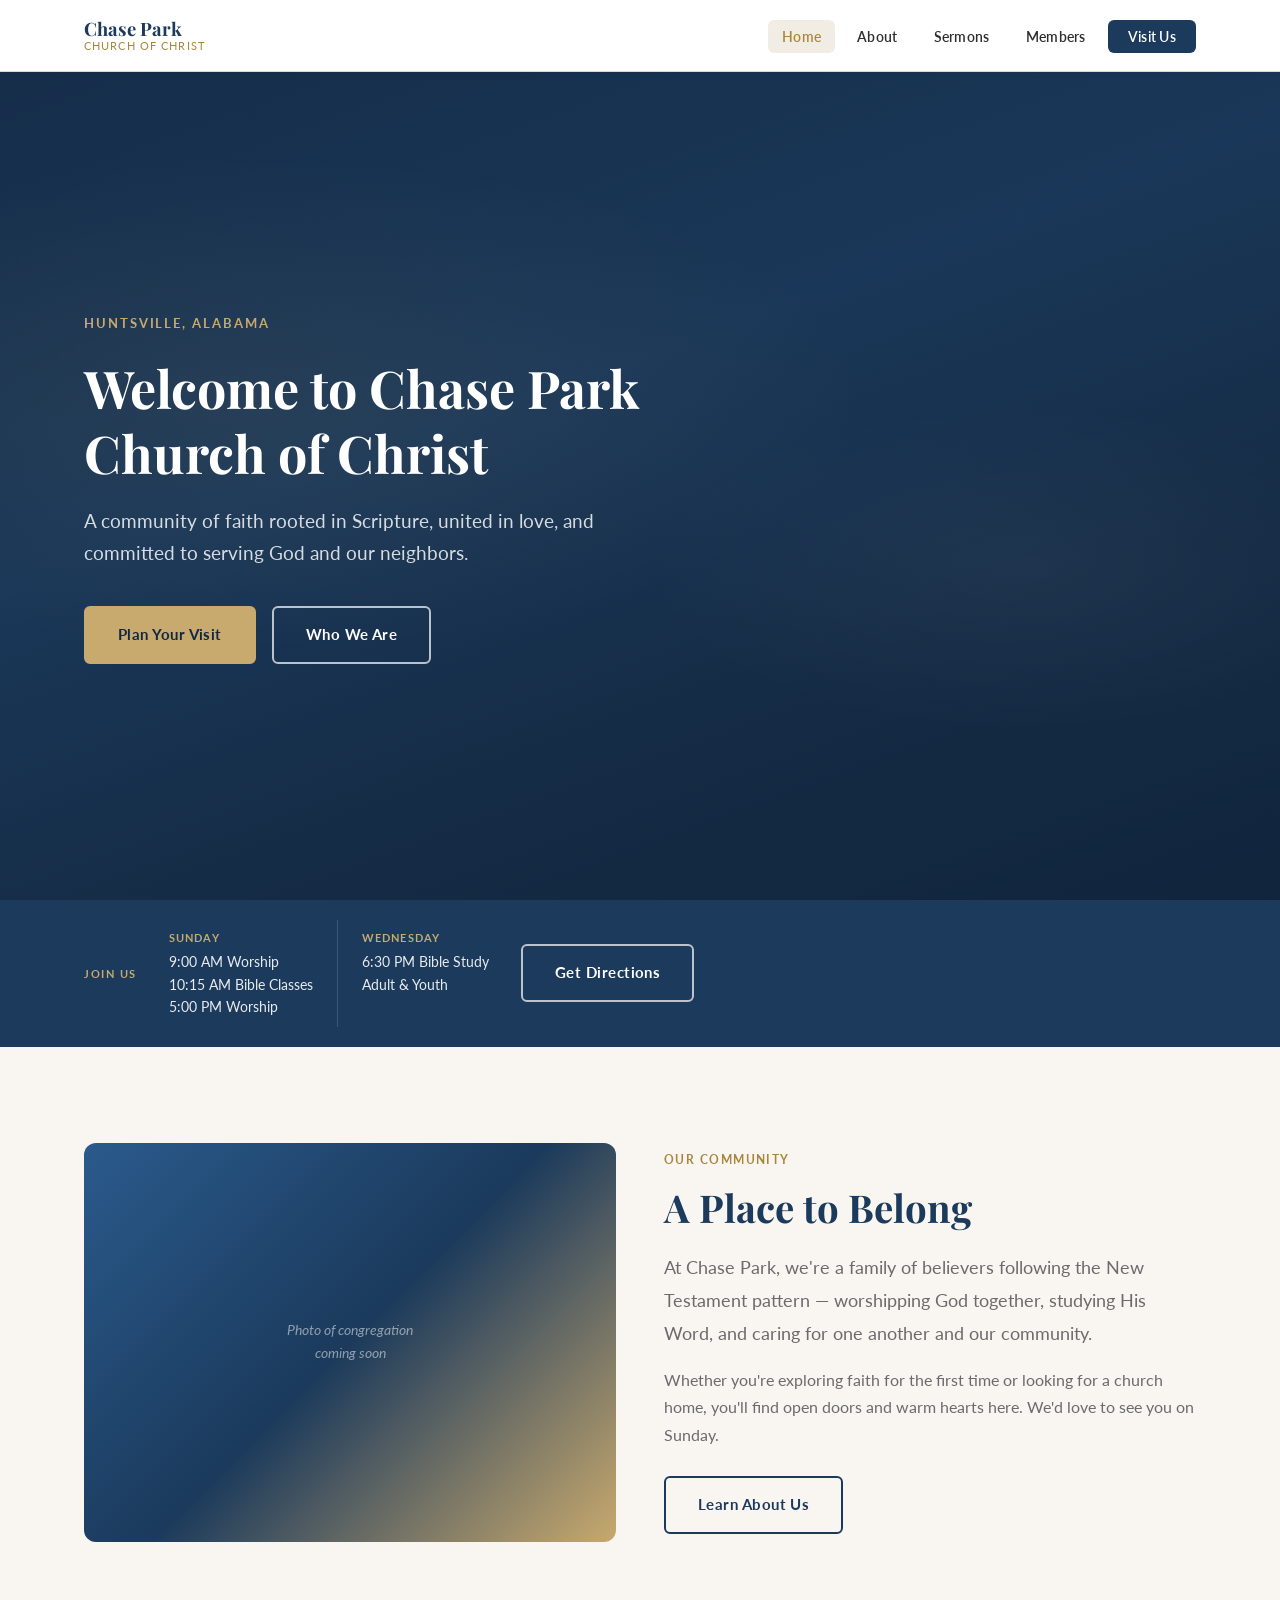
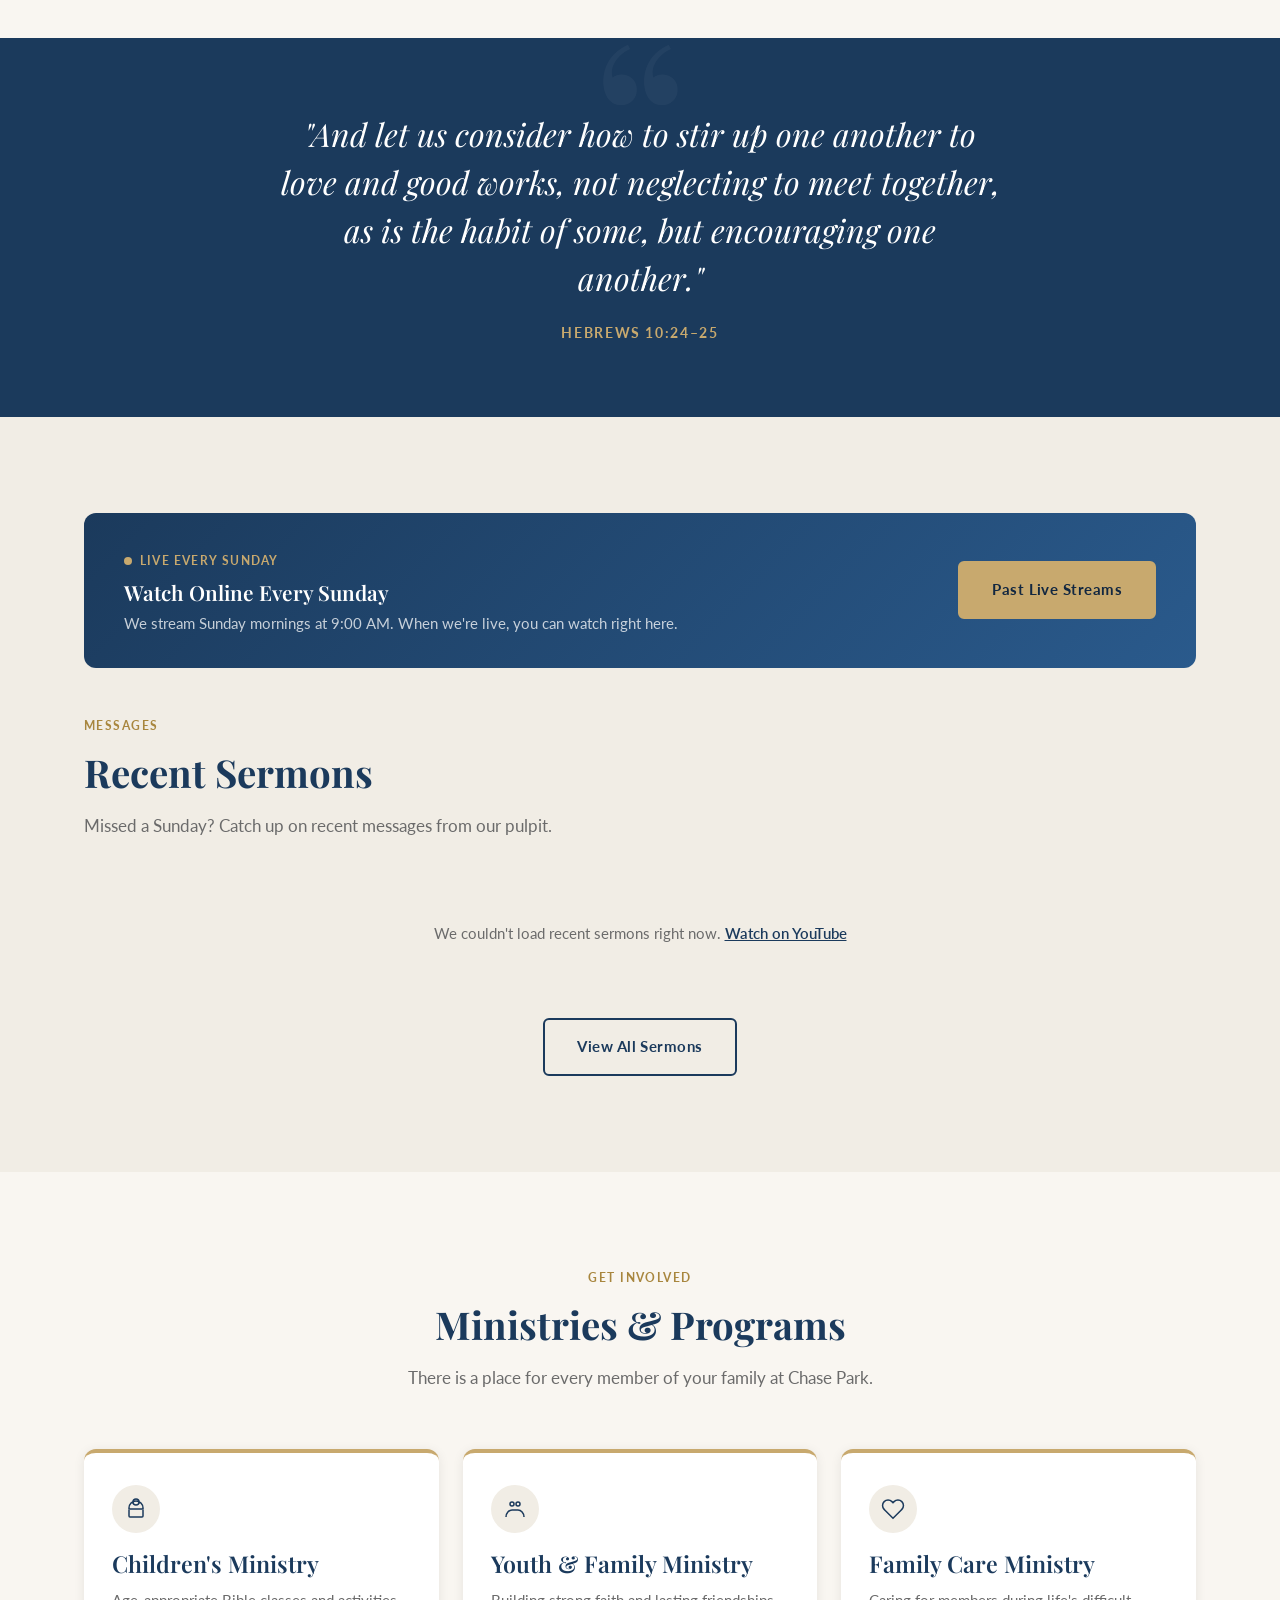
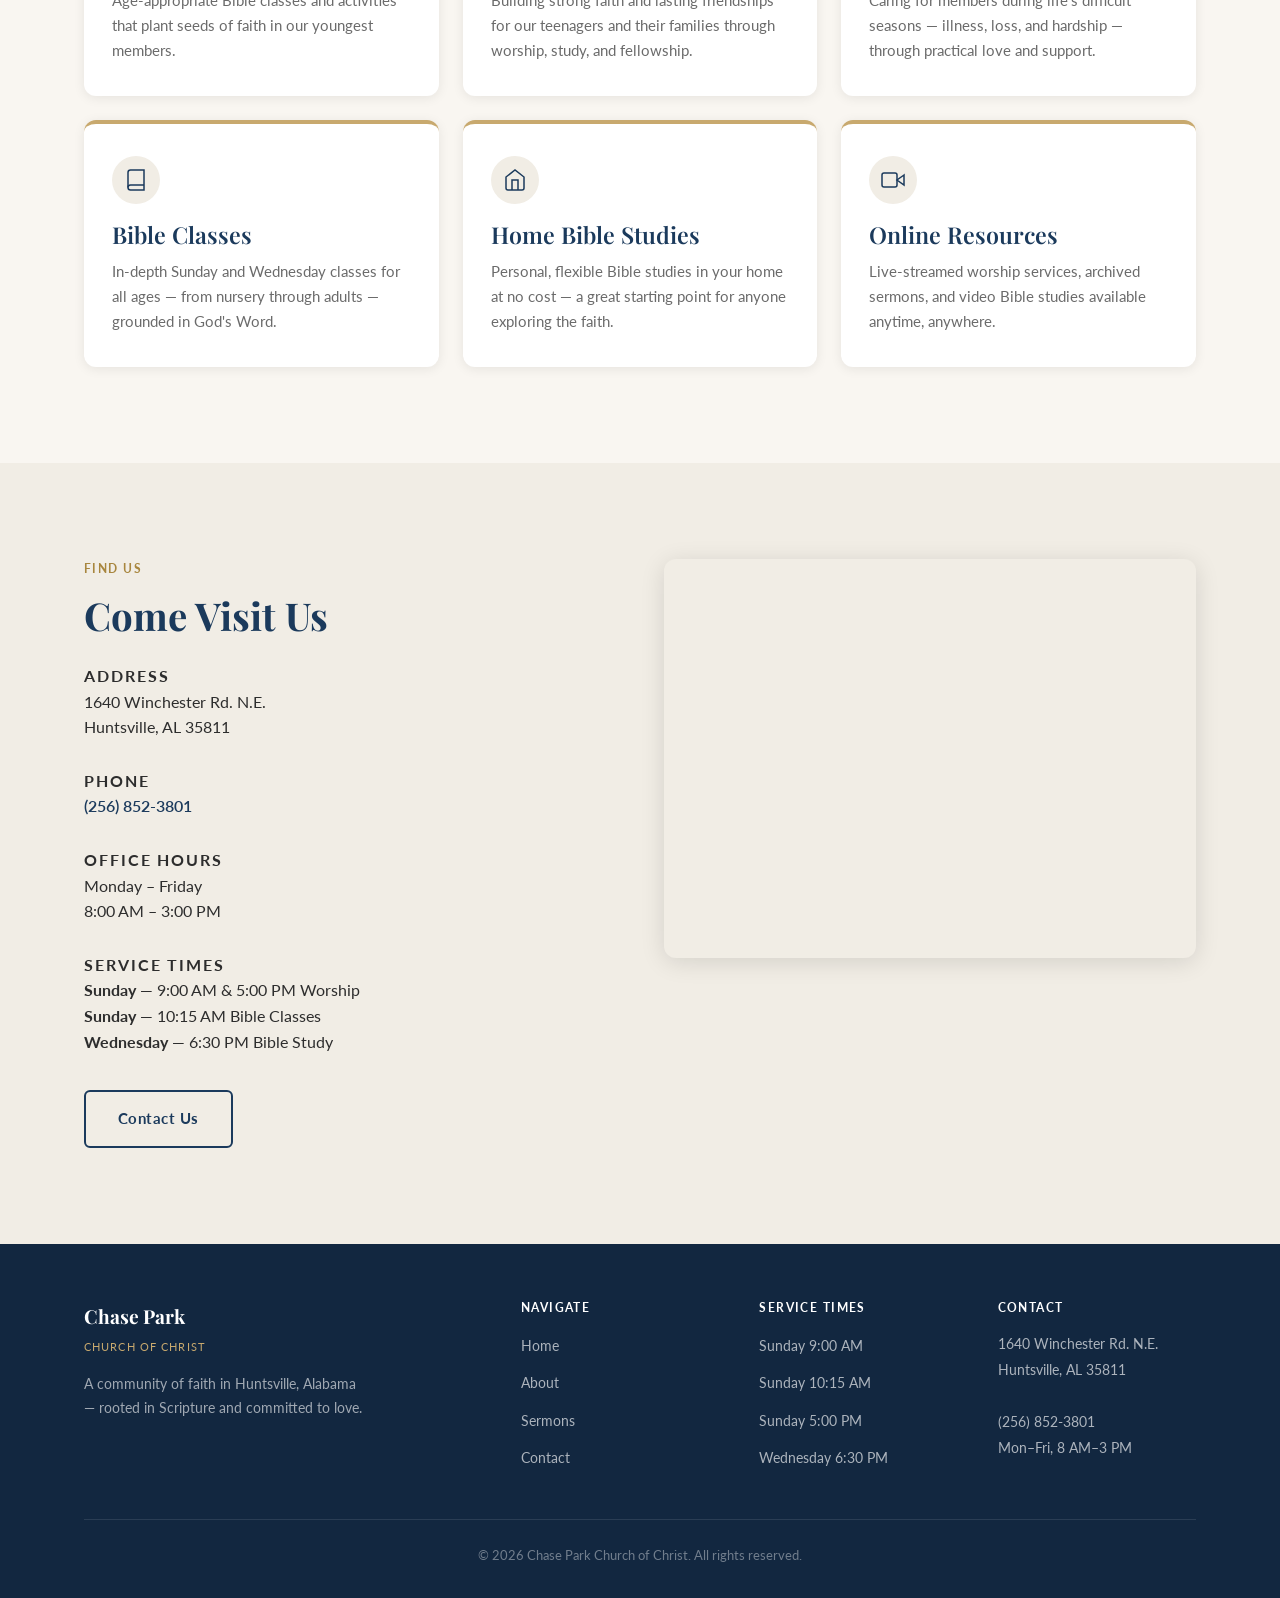
==== commit 5edf3d84: "Show "Live Now" only while the channel is actually streaming youtube.com/@cpcofc/live lands on a sta" ====
--- a/index.html
+++ b/index.html
@@ -119,17 +119,17 @@
     <section class="section section--alt" aria-labelledby="sermons-heading">
       <div class="container">
         <!-- Live Stream Banner -->
-        <div class="livestream-banner reveal" aria-label="Live stream information">
+        <!-- js/main.js asks /api/live and switches this to "Live now" while we're streaming -->
+        <div class="livestream-banner reveal" data-live-banner aria-label="Live stream information" aria-live="polite">
           <div>
             <p class="live-dot">
               <span class="live-dot-circle" aria-hidden="true"></span>
-              Live Streaming Available
+              <span data-live-label>Live Every Sunday</span>
             </p>
-            <h3>Watch Online Every Sunday</h3>
-            <p>Join us live at 9:00 AM on Sunday mornings or catch the recording afterward.</p>
-          </div>
-          <!-- /live always points at the channel's current (or next scheduled) stream -->
-          <a href="https://www.youtube.com/@cpcofc/live" target="_blank" rel="noopener" class="btn btn-primary" style="flex-shrink:0;">Watch Live on YouTube</a>
+            <h3 data-live-title>Watch Online Every Sunday</h3>
+            <p data-live-text>We stream Sunday mornings at 9:00 AM. When we're live, you can watch right here.</p>
+          </div>
+          <a data-live-btn href="https://www.youtube.com/@cpcofc/streams" target="_blank" rel="noopener" class="btn btn-primary" style="flex-shrink:0;">Past Live Streams</a>
         </div>
 
         <div class="section-header reveal">
--- a/css/style.css
+++ b/css/style.css
@@ -522,9 +522,6 @@
   transform: translateY(-3px);
 }
 
-.sermon-tile.playing,
-.sermon-tile.playing:hover { transform: none; }
-
 .sermon-tile-img {
   position: absolute;
   inset: 0;
@@ -642,17 +639,6 @@
   box-shadow: 0 8px 28px rgba(200, 169, 110, 0.45);
 }
 
-/* Inline player replaces the preview in place */
-.sermon-embed {
-  position: absolute;
-  inset: 0;
-  width: 100%;
-  height: 100%;
-  border: 0;
-  z-index: 2;
-  background: #000;
-}
-
 /* Loading placeholder */
 .sermon-tile.is-loading { box-shadow: none; background: var(--bg-alt); }
 .sermon-tile.is-loading::before {
@@ -675,6 +661,132 @@
   .sermon-tile.is-loading::before { animation: none; }
 }
 
+/* ── Video player pop-up ──────────────────────────────────── */
+html.player-open { overflow: hidden; }
+
+.player {
+  width: min(1100px, calc(100vw - 32px));
+  max-width: none;
+  max-height: calc(100vh - 32px);
+  margin: auto;
+  padding: 0;
+  border: 0;
+  border-radius: var(--radius-lg);
+  background: var(--primary-dark);
+  color: var(--white);
+  box-shadow: 0 24px 80px rgba(0, 0, 0, 0.5);
+  overflow: visible;
+}
+
+.player::backdrop {
+  background: rgba(8, 18, 30, 0.82);
+  backdrop-filter: blur(4px);
+  -webkit-backdrop-filter: blur(4px);
+}
+
+.player[open] { animation: player-in 0.25s cubic-bezier(0.2, 0.7, 0.2, 1); }
+
+@keyframes player-in {
+  from { opacity: 0; transform: scale(0.96); }
+  to   { opacity: 1; transform: none; }
+}
+
+.player-inner { position: relative; }
+
+.player-frame {
+  aspect-ratio: 16 / 9;
+  max-height: calc(100vh - 160px);
+  width: 100%;
+  margin: 0 auto;
+  background: #000;
+  border-radius: var(--radius-lg) var(--radius-lg) 0 0;
+  overflow: hidden;
+}
+
+.player-frame iframe {
+  display: block;
+  width: 100%;
+  height: 100%;
+  border: 0;
+}
+
+.player-info {
+  display: flex;
+  flex-direction: column;
+  gap: 14px;
+  padding: 18px 20px 20px;
+}
+
+.player-info h3 {
+  color: var(--white);
+  font-size: 1.15rem;
+  line-height: 1.3;
+  margin: 0;
+}
+
+.player-meta {
+  font-size: 0.75rem;
+  font-weight: 700;
+  letter-spacing: 0.08em;
+  text-transform: uppercase;
+  color: var(--accent);
+  margin-bottom: 4px;
+}
+
+.player-yt { flex-shrink: 0; justify-content: center; }
+
+@media (min-width: 600px) {
+  .player-info {
+    flex-direction: row;
+    align-items: center;
+    justify-content: space-between;
+    gap: 24px;
+    padding: 20px 28px 24px;
+  }
+  .player-info h3 { font-size: 1.35rem; }
+}
+
+.player-close {
+  position: absolute;
+  top: -14px;
+  right: -14px;
+  z-index: 1;
+  width: 40px;
+  height: 40px;
+  border: 0;
+  border-radius: 50%;
+  display: flex;
+  align-items: center;
+  justify-content: center;
+  color: var(--primary-dark);
+  background: var(--white);
+  box-shadow: 0 4px 16px rgba(0, 0, 0, 0.35);
+  cursor: pointer;
+  transition: background 0.2s, transform 0.2s;
+}
+
+.player-close:hover { background: var(--accent); transform: scale(1.06); }
+.player-close:focus-visible { outline: 3px solid var(--accent); outline-offset: 2px; }
+
+.player-close svg {
+  width: 18px;
+  height: 18px;
+  fill: none;
+  stroke: currentColor;
+  stroke-width: 2.5;
+  stroke-linecap: round;
+}
+
+/* On phones the corner button would hang off-screen; sit it just above the
+   player instead, clear of YouTube's own controls */
+@media (max-width: 599px) {
+  .player-close { top: -52px; right: 0; }
+}
+
+@media (prefers-reduced-motion: reduce) {
+  .player[open] { animation: none; }
+}
+
 .sermons-cta {
   text-align: center;
   margin-top: 48px;
@@ -1048,16 +1160,27 @@
   font-weight: 700;
   letter-spacing: 0.1em;
   text-transform: uppercase;
-  color: #4ade80;
+  color: var(--accent);
   margin-bottom: 8px;
 }
 
+/* Not live: a steady dot. Upcoming: it pulses. Live: red and pulsing. */
 .live-dot-circle {
   width: 8px;
   height: 8px;
   border-radius: 50%;
-  background: #4ade80;
-  animation: pulse-dot 2s infinite;
+  background: currentColor;
+}
+
+.livestream-banner.is-upcoming .live-dot-circle,
+.livestream-banner.is-live .live-dot-circle { animation: pulse-dot 2s infinite; }
+
+.livestream-banner.is-live .live-dot { color: #ff5a4f; }
+.livestream-banner.is-live .live-dot-circle { width: 10px; height: 10px; box-shadow: 0 0 0 4px rgba(255, 90, 79, 0.25); }
+.livestream-banner.is-live { box-shadow: 0 0 0 2px rgba(255, 90, 79, 0.55), var(--shadow-md); }
+
+@media (prefers-reduced-motion: reduce) {
+  .live-dot-circle { animation: none !important; }
 }
 
 @keyframes pulse-dot {
